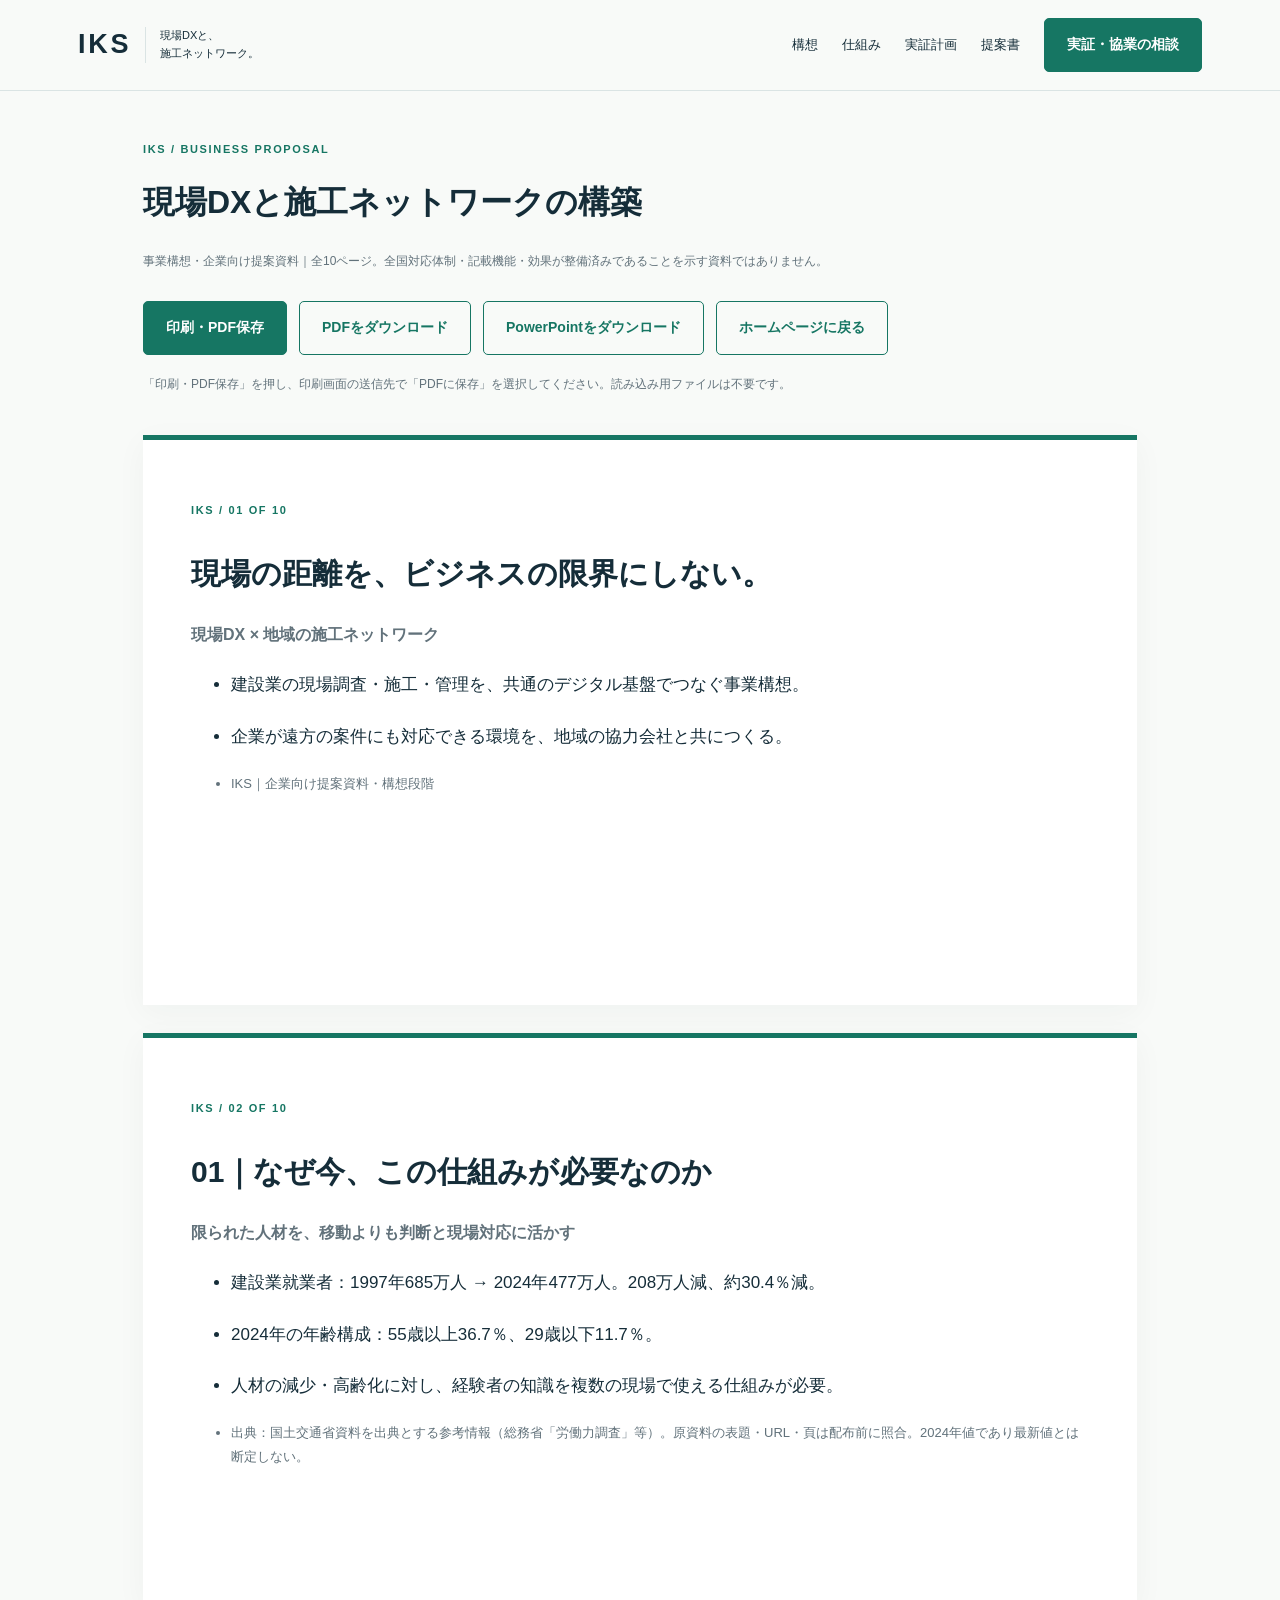
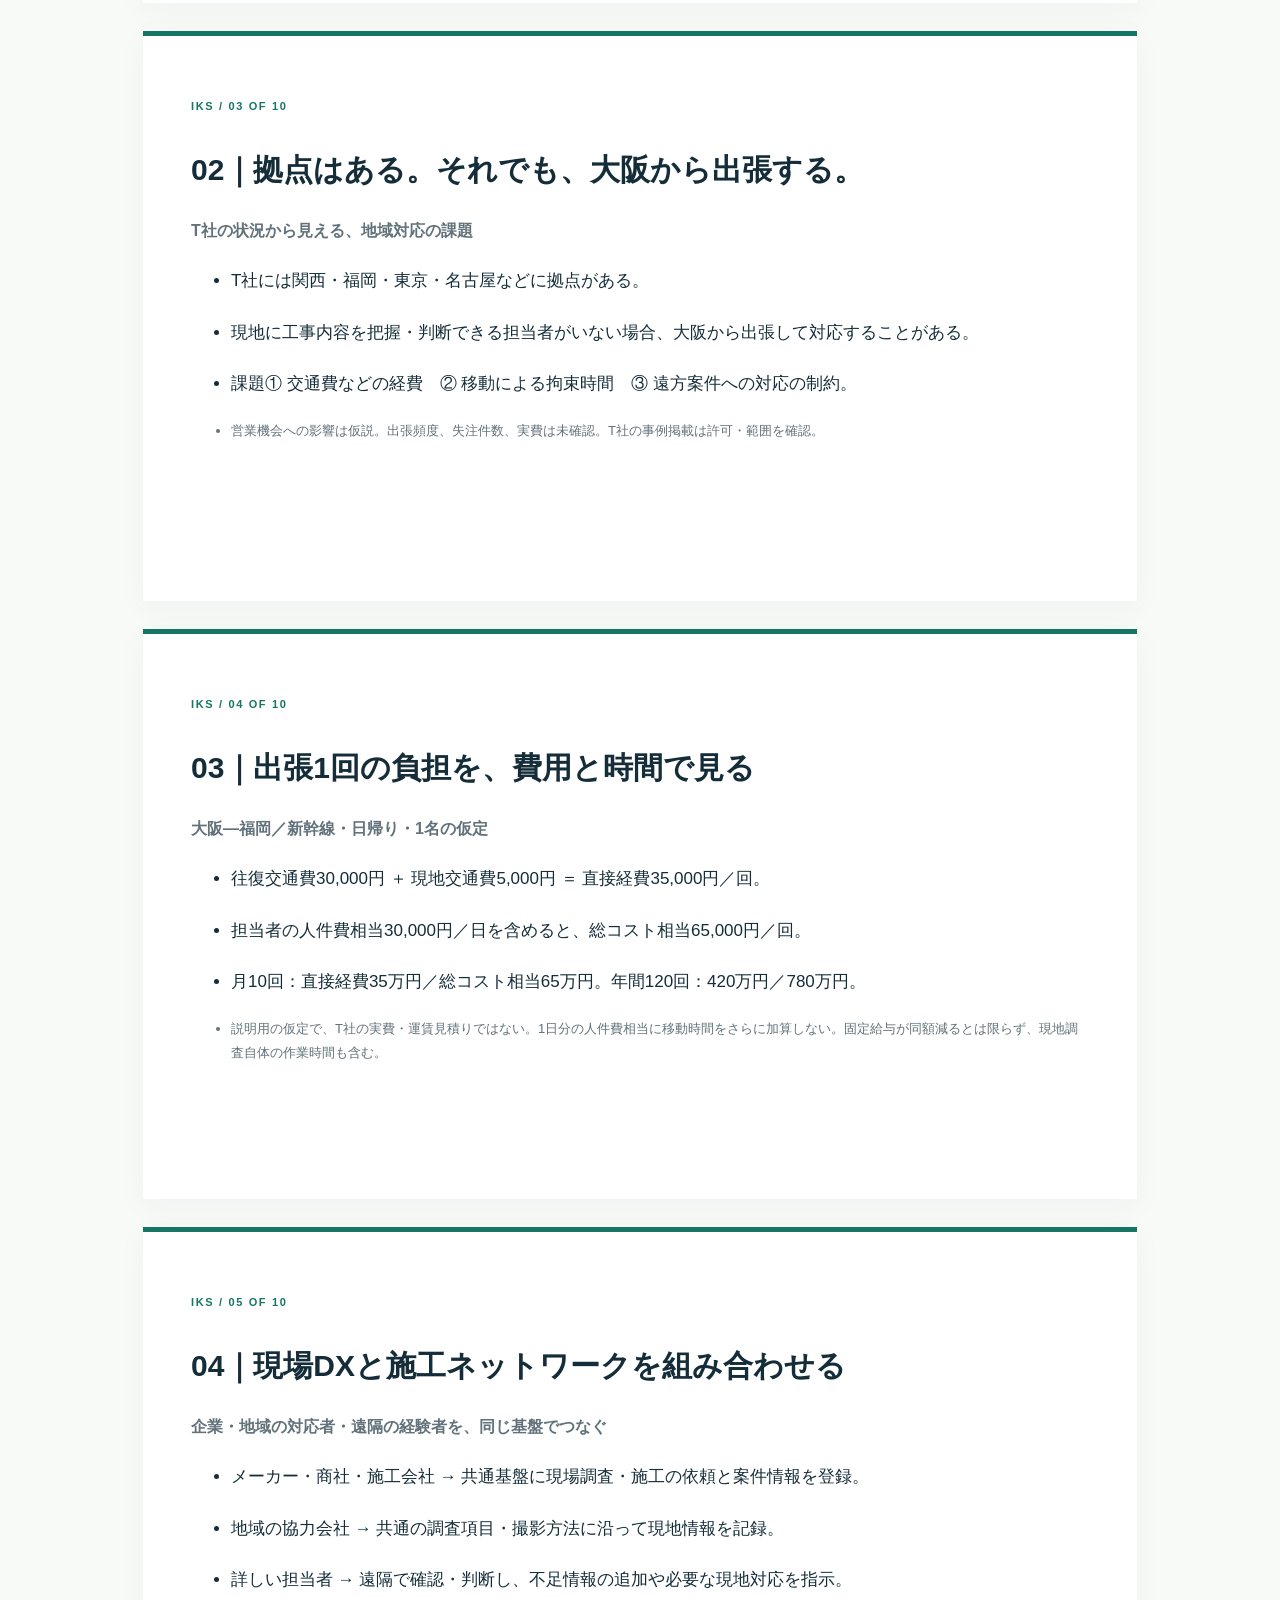
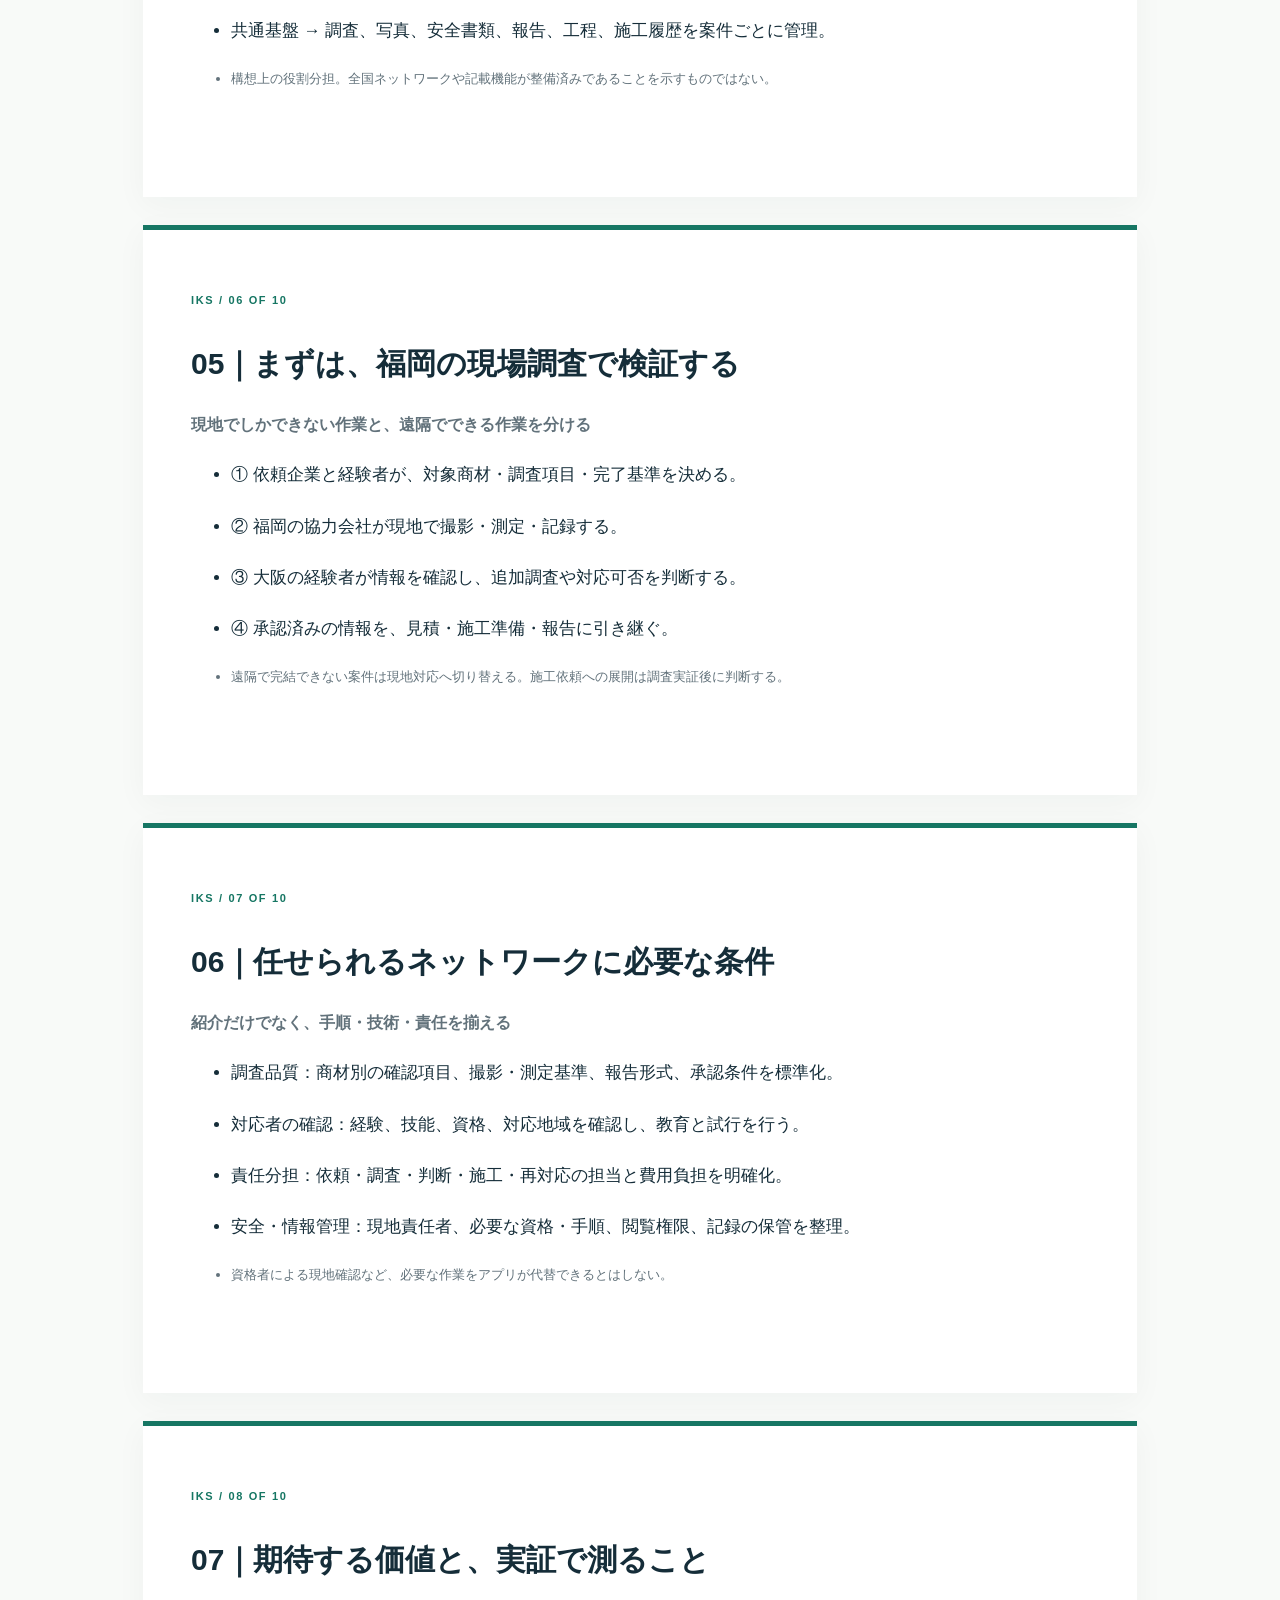
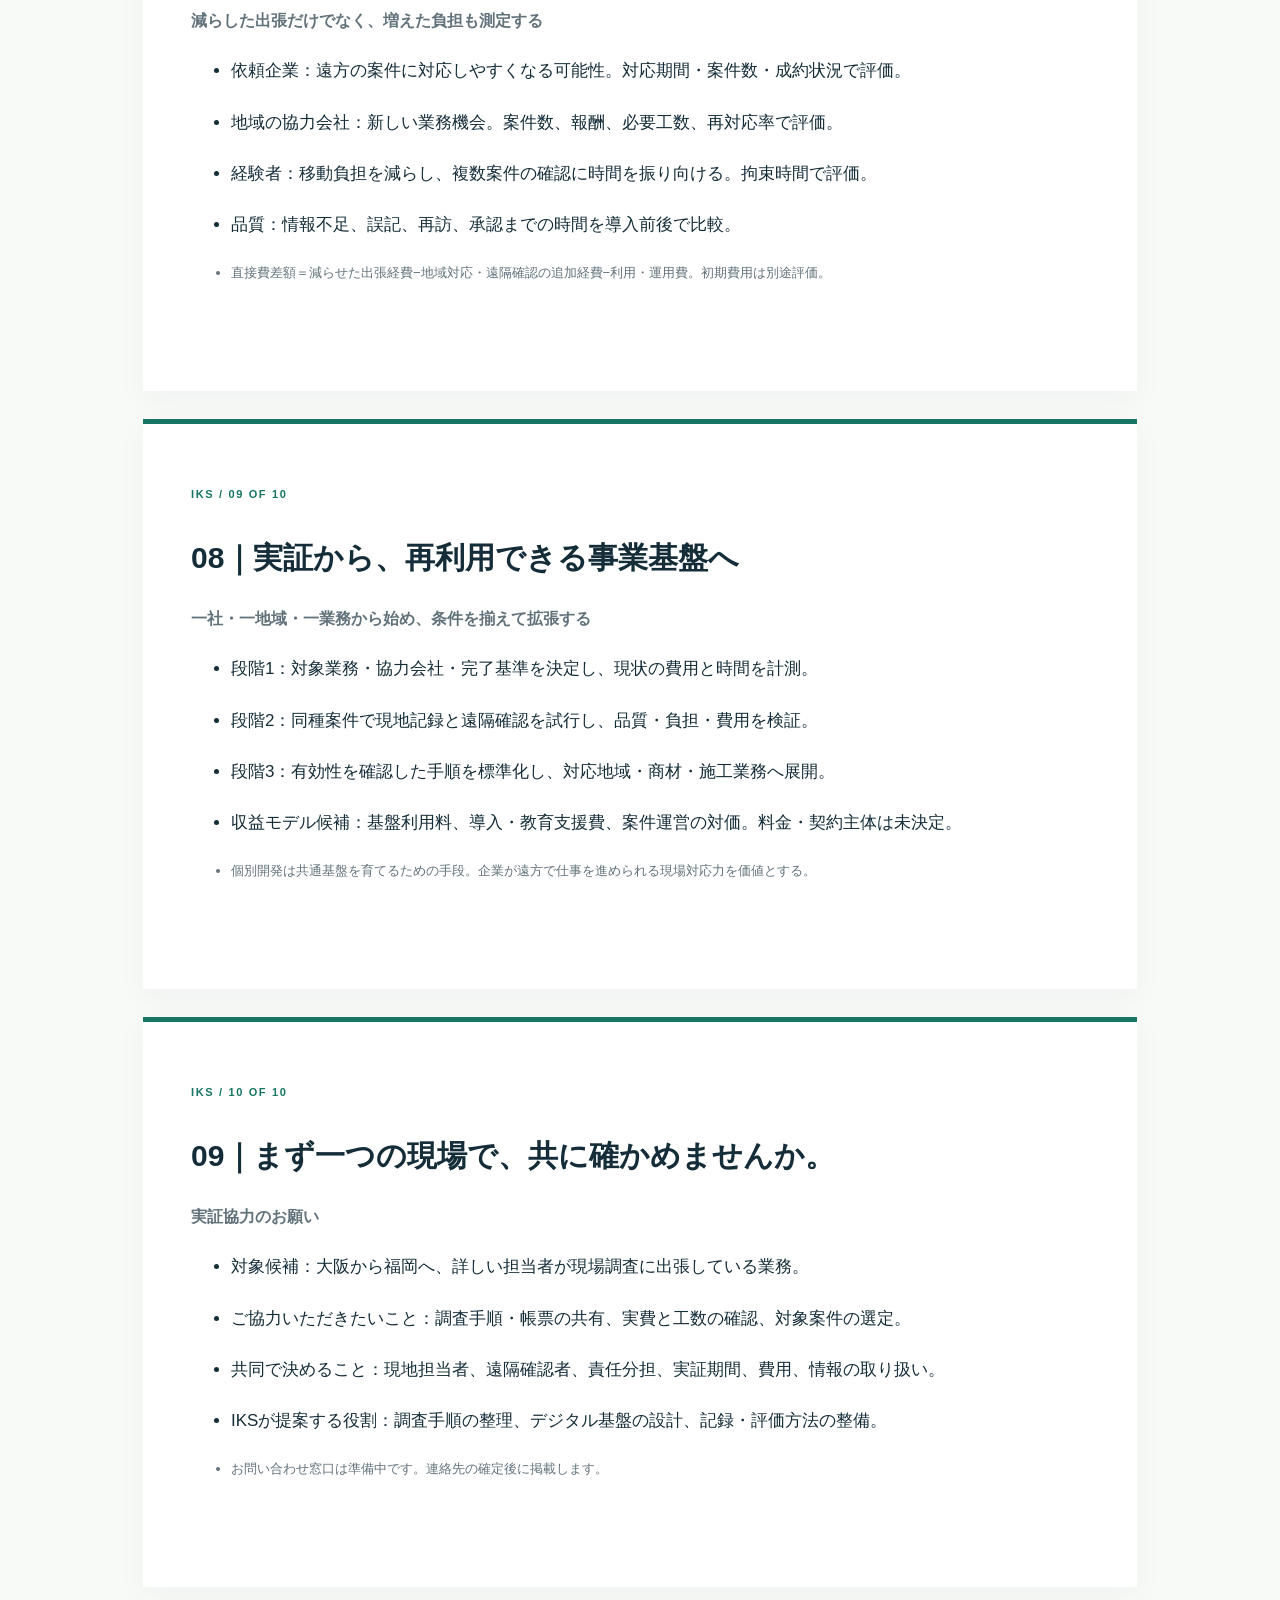
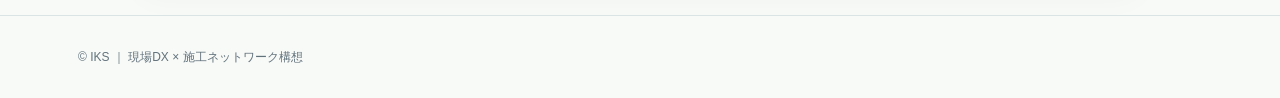
==== proposal.html @ ffa98c3d "Publish field DX network homepage and printable business proposal" ====
<!doctype html><html lang="ja"><head><meta charset="utf-8"><meta name="viewport" content="width=device-width, initial-scale=1"><meta name="description" content="現場の距離を、ビジネスの限界にしない。IKSの現場DXと施工ネットワーク事業構想。"><title>IKS | 現場DX・施工ネットワーク提案書</title><link rel="stylesheet" href="/site.css"></head><body><header class="header"><div class="wrap"><a class="brand" href="/"><b>IKS</b><small>現場DXと、<br>施工ネットワーク。</small></a><button class="menu" aria-controls="nav" aria-expanded="false">メニュー</button><nav class="nav" id="nav" aria-label="メインメニュー"><a href="/#vision">構想</a><a href="/#network">仕組み</a><a href="/#pilot">実証計画</a><a href="/proposal.html">提案書</a><a class="btn" href="/#contact">実証・協業の相談</a></nav></div></header><main class="proposal-page"><div class="proposal-intro"><div class="eyebrow">IKS / BUSINESS PROPOSAL</div><h1>現場DXと施工ネットワークの構築</h1><p class="note">事業構想・企業向け提案資料｜全10ページ。全国対応体制・記載機能・効果が整備済みであることを示す資料ではありません。</p><div class="actions no-print"><button class="btn" data-print>印刷・PDF保存</button><a class="btn secondary" href="/proposal.pdf" download="IKS_proposal.pdf">PDFをダウンロード</a><a class="btn secondary" href="/proposal.pptx" download="IKS_proposal.pptx">PowerPointをダウンロード</a><a class="btn secondary" href="/">ホームページに戻る</a></div><p class="note no-print">「印刷・PDF保存」を押し、印刷画面の送信先で「PDFに保存」を選択してください。読み込み用ファイルは不要です。</p></div><section class="proposal-slide"><div class="eyebrow">IKS / 01 OF 10</div><h2>現場の距離を、ビジネスの限界にしない。</h2><p><strong>現場DX × 地域の施工ネットワーク</strong></p><ul><li>建設業の現場調査・施工・管理を、共通のデジタル基盤でつなぐ事業構想。</li><li>企業が遠方の案件にも対応できる環境を、地域の協力会社と共につくる。</li><li>IKS｜企業向け提案資料・構想段階</li></ul></section><section class="proposal-slide"><div class="eyebrow">IKS / 02 OF 10</div><h2>01｜なぜ今、この仕組みが必要なのか</h2><p><strong>限られた人材を、移動よりも判断と現場対応に活かす</strong></p><ul><li>建設業就業者：1997年685万人 → 2024年477万人。208万人減、約30.4％減。</li><li>2024年の年齢構成：55歳以上36.7％、29歳以下11.7％。</li><li>人材の減少・高齢化に対し、経験者の知識を複数の現場で使える仕組みが必要。</li><li>出典：国土交通省資料を出典とする参考情報（総務省「労働力調査」等）。原資料の表題・URL・頁は配布前に照合。2024年値であり最新値とは断定しない。</li></ul></section><section class="proposal-slide"><div class="eyebrow">IKS / 03 OF 10</div><h2>02｜拠点はある。それでも、大阪から出張する。</h2><p><strong>T社の状況から見える、地域対応の課題</strong></p><ul><li>T社には関西・福岡・東京・名古屋などに拠点がある。</li><li>現地に工事内容を把握・判断できる担当者がいない場合、大阪から出張して対応することがある。</li><li>課題① 交通費などの経費　② 移動による拘束時間　③ 遠方案件への対応の制約。</li><li>営業機会への影響は仮説。出張頻度、失注件数、実費は未確認。T社の事例掲載は許可・範囲を確認。</li></ul></section><section class="proposal-slide"><div class="eyebrow">IKS / 04 OF 10</div><h2>03｜出張1回の負担を、費用と時間で見る</h2><p><strong>大阪―福岡／新幹線・日帰り・1名の仮定</strong></p><ul><li>往復交通費30,000円 ＋ 現地交通費5,000円 ＝ 直接経費35,000円／回。</li><li>担当者の人件費相当30,000円／日を含めると、総コスト相当65,000円／回。</li><li>月10回：直接経費35万円／総コスト相当65万円。年間120回：420万円／780万円。</li><li>説明用の仮定で、T社の実費・運賃見積りではない。1日分の人件費相当に移動時間をさらに加算しない。固定給与が同額減るとは限らず、現地調査自体の作業時間も含む。</li></ul></section><section class="proposal-slide"><div class="eyebrow">IKS / 05 OF 10</div><h2>04｜現場DXと施工ネットワークを組み合わせる</h2><p><strong>企業・地域の対応者・遠隔の経験者を、同じ基盤でつなぐ</strong></p><ul><li>メーカー・商社・施工会社 → 共通基盤に現場調査・施工の依頼と案件情報を登録。</li><li>地域の協力会社 → 共通の調査項目・撮影方法に沿って現地情報を記録。</li><li>詳しい担当者 → 遠隔で確認・判断し、不足情報の追加や必要な現地対応を指示。</li><li>共通基盤 → 調査、写真、安全書類、報告、工程、施工履歴を案件ごとに管理。</li><li>構想上の役割分担。全国ネットワークや記載機能が整備済みであることを示すものではない。</li></ul></section><section class="proposal-slide"><div class="eyebrow">IKS / 06 OF 10</div><h2>05｜まずは、福岡の現場調査で検証する</h2><p><strong>現地でしかできない作業と、遠隔でできる作業を分ける</strong></p><ul><li>① 依頼企業と経験者が、対象商材・調査項目・完了基準を決める。</li><li>② 福岡の協力会社が現地で撮影・測定・記録する。</li><li>③ 大阪の経験者が情報を確認し、追加調査や対応可否を判断する。</li><li>④ 承認済みの情報を、見積・施工準備・報告に引き継ぐ。</li><li>遠隔で完結できない案件は現地対応へ切り替える。施工依頼への展開は調査実証後に判断する。</li></ul></section><section class="proposal-slide"><div class="eyebrow">IKS / 07 OF 10</div><h2>06｜任せられるネットワークに必要な条件</h2><p><strong>紹介だけでなく、手順・技術・責任を揃える</strong></p><ul><li>調査品質：商材別の確認項目、撮影・測定基準、報告形式、承認条件を標準化。</li><li>対応者の確認：経験、技能、資格、対応地域を確認し、教育と試行を行う。</li><li>責任分担：依頼・調査・判断・施工・再対応の担当と費用負担を明確化。</li><li>安全・情報管理：現地責任者、必要な資格・手順、閲覧権限、記録の保管を整理。</li><li>資格者による現地確認など、必要な作業をアプリが代替できるとはしない。</li></ul></section><section class="proposal-slide"><div class="eyebrow">IKS / 08 OF 10</div><h2>07｜期待する価値と、実証で測ること</h2><p><strong>減らした出張だけでなく、増えた負担も測定する</strong></p><ul><li>依頼企業：遠方の案件に対応しやすくなる可能性。対応期間・案件数・成約状況で評価。</li><li>地域の協力会社：新しい業務機会。案件数、報酬、必要工数、再対応率で評価。</li><li>経験者：移動負担を減らし、複数案件の確認に時間を振り向ける。拘束時間で評価。</li><li>品質：情報不足、誤記、再訪、承認までの時間を導入前後で比較。</li><li>直接費差額＝減らせた出張経費−地域対応・遠隔確認の追加経費−利用・運用費。初期費用は別途評価。</li></ul></section><section class="proposal-slide"><div class="eyebrow">IKS / 09 OF 10</div><h2>08｜実証から、再利用できる事業基盤へ</h2><p><strong>一社・一地域・一業務から始め、条件を揃えて拡張する</strong></p><ul><li>段階1：対象業務・協力会社・完了基準を決定し、現状の費用と時間を計測。</li><li>段階2：同種案件で現地記録と遠隔確認を試行し、品質・負担・費用を検証。</li><li>段階3：有効性を確認した手順を標準化し、対応地域・商材・施工業務へ展開。</li><li>収益モデル候補：基盤利用料、導入・教育支援費、案件運営の対価。料金・契約主体は未決定。</li><li>個別開発は共通基盤を育てるための手段。企業が遠方で仕事を進められる現場対応力を価値とする。</li></ul></section><section class="proposal-slide"><div class="eyebrow">IKS / 10 OF 10</div><h2>09｜まず一つの現場で、共に確かめませんか。</h2><p><strong>実証協力のお願い</strong></p><ul><li>対象候補：大阪から福岡へ、詳しい担当者が現場調査に出張している業務。</li><li>ご協力いただきたいこと：調査手順・帳票の共有、実費と工数の確認、対象案件の選定。</li><li>共同で決めること：現地担当者、遠隔確認者、責任分担、実証期間、費用、情報の取り扱い。</li><li>IKSが提案する役割：調査手順の整理、デジタル基盤の設計、記録・評価方法の整備。</li><li>お問い合わせ窓口は準備中です。連絡先の確定後に掲載します。</li></ul></section></main><footer class="footer"><div class="wrap">© IKS ｜ 現場DX × 施工ネットワーク構想</div></footer><script src="/site.js"></script></body></html>
---- site.css ----
:root{--ink:#152d39;--muted:#62727b;--accent:#167663;--line:#dae4e4;--bg:#f8faf8}*{box-sizing:border-box}body{margin:0;font-family:"Noto Sans JP","Yu Gothic",sans-serif;background:var(--bg);color:var(--ink);line-height:1.85}h1,h2,h3,p{margin:0}a{color:inherit}button,input{font:inherit}a,button{touch-action:manipulation}:focus-visible{outline:3px solid #dfa63c;outline-offset:4px}.wrap{max-width:1180px;margin:auto;padding:0 28px}.header{position:sticky;top:0;z-index:10;background:rgba(248,250,248,.95);border-bottom:1px solid var(--line);backdrop-filter:blur(12px)}.header .wrap{display:flex;align-items:center;justify-content:space-between;gap:20px;padding-top:18px;padding-bottom:18px}.brand{text-decoration:none;display:flex;align-items:center;gap:14px}.brand b{font-size:27px;letter-spacing:.1em}.brand small{font-size:11px;line-height:1.6;border-left:1px solid var(--line);padding-left:14px}.nav{display:flex;gap:24px;align-items:center;font-size:13px}.nav a{text-decoration:none}.btn{display:inline-flex;align-items:center;justify-content:center;gap:12px;padding:13px 22px;border:1px solid var(--accent);border-radius:5px;background:var(--accent);color:white;font-weight:700;text-decoration:none;cursor:pointer;font-size:14px}.btn.secondary{background:transparent;color:var(--accent)}.eyebrow{font-size:11px;letter-spacing:.15em;font-weight:700;color:var(--accent);margin-bottom:14px}.hero{padding:74px 0 82px;background:radial-gradient(ellipse at 20% 45%,#e2ede5,transparent 70%)}.hero-grid{display:grid;grid-template-columns:1.1fr 1fr;gap:48px;align-items:center}.hero h1{font-size:clamp(30px,3.4vw,48px);line-height:1.5;letter-spacing:.02em}.hero h1 em{font-style:normal;color:var(--accent)}.lead{color:var(--muted);margin-top:22px;font-size:15px}.actions{display:flex;flex-wrap:wrap;gap:12px;margin-top:28px}.pill{display:inline-block;border:1px solid #bed7cc;border-radius:40px;padding:4px 12px;font-size:11px;color:var(--accent);margin-bottom:18px}.network{position:relative}.network svg{width:100%;display:block}.network svg text{font-family:inherit}.wire{stroke-dasharray:7 10;animation:flow 2s linear infinite}.pulse{animation:pulse 4s ease-in-out infinite;transform-box:fill-box;transform-origin:center}.delay{animation-delay:1s}.motion{position:absolute;right:12px;bottom:0;background:white;border:1px solid var(--line);border-radius:30px;padding:7px 12px;font-size:12px;cursor:pointer}.paused *{animation-play-state:paused!important}@keyframes flow{to{stroke-dashoffset:-34}}@keyframes pulse{0%,100%{opacity:.5;transform:scale(.94)}50%{opacity:1;transform:scale(1)}}section{padding:80px 0;scroll-margin-top:95px}.section-head{max-width:740px;margin-bottom:32px}.section-head h2{font-size:clamp(24px,2.5vw,34px);line-height:1.55}.section-head p{color:var(--muted);margin-top:14px}.white{background:white}.dark{background:#183d3a;color:white}.dark .eyebrow{color:#9fd3bc}.dark .section-head p{color:#c0d0cb}.stats{display:grid;grid-template-columns:repeat(3,1fr);gap:20px}.stat{padding:26px;border:1px solid var(--line);background:white;border-radius:8px}.stat strong{display:block;font-size:40px;color:var(--accent);line-height:1.5}.stat span{font-size:13px;color:var(--muted)}.stat .stat-label{font-size:14px;color:var(--ink)}.note{font-size:12px;color:var(--muted);margin-top:18px}.split{display:grid;grid-template-columns:1fr 1fr;gap:40px;align-items:start}.cards{display:grid;grid-template-columns:repeat(3,1fr);gap:18px}.card{padding:26px;border:1px solid var(--line);border-radius:8px;background:white}.card h3{font-size:18px;line-height:1.6;margin-bottom:12px}.card p{font-size:14px;color:var(--muted)}.card .number{display:block;color:var(--accent);font-size:12px;font-weight:700;margin-bottom:12px}.route{display:flex;align-items:center;gap:14px;padding:24px;border:1px solid var(--line);border-radius:8px;margin:18px 0;background:#eef4ef}.route b{font-size:23px}.route .line{flex:1;height:2px;background:var(--accent);position:relative}.route .line:after{content:'';position:absolute;width:10px;height:10px;top:-4px;background:var(--accent);border-radius:50%;animation:travel 5s ease-in-out infinite}@keyframes travel{0%,100%{left:0}50%{left:calc(100% - 10px)}}table{width:100%;border-collapse:collapse;font-size:14px}th,td{text-align:left;border-bottom:1px solid var(--line);padding:14px 8px}td:last-child{text-align:right;white-space:nowrap}tr.total{color:var(--accent);font-weight:700;background:#eff5f0}.steps{display:grid;grid-template-columns:repeat(4,1fr);gap:18px;margin-top:30px}.step{border-top:2px solid #72ac97;padding:20px 0}.step b{display:block;color:#a6d7c2;font-size:13px;margin-bottom:12px}.step h3{font-size:17px;margin-bottom:12px}.step p{font-size:13px;color:#c9d9d3}.diagram{padding:24px;border:1px solid var(--line);border-radius:8px;background:#f5f8f5}.diagram .row{display:flex;align-items:center;gap:10px;justify-content:center;margin-top:14px}.diagram .node{background:white;border:1px solid #c4d7cf;border-radius:5px;padding:12px 8px;text-align:center;font-size:13px;flex:1}.diagram .hub{background:var(--accent);color:white;text-align:center;padding:18px;border-radius:5px;font-weight:700}.diagram .arrow{text-align:center;color:var(--accent);font-size:22px}.checks{padding-left:20px;font-size:14px;color:var(--muted)}.checks li{margin:10px 0}.proposal-callout{padding:30px;background:#eaf2eb;border-radius:8px;margin-top:28px}.footer{padding:30px 0;border-top:1px solid var(--line);color:var(--muted);font-size:12px}.reveal{opacity:1}.js .reveal{transition:opacity .6s,transform .6s}.js .reveal.wait{opacity:.25;transform:translateY(12px)}.menu{display:none;background:transparent;border:1px solid var(--line);border-radius:5px;padding:7px 10px}.proposal-page{max-width:1050px;margin:auto;padding:0 28px}.proposal-slide{padding:60px 48px;background:white;box-shadow:0 8px 30px #183d3a0a;margin:28px 0;min-height:570px;border-top:5px solid var(--accent);scroll-margin-top:95px}.proposal-slide h2{font-size:30px;margin-bottom:18px}.proposal-slide li{margin:20px 0;font-size:17px}.proposal-slide p{color:var(--muted)}.proposal-slide .eyebrow{margin-bottom:26px}.proposal-intro{padding:48px 0 12px}.proposal-intro h1{font-size:32px}.proposal-slide li:last-child{font-size:13px;color:var(--muted)}
@media(max-width:900px){.hero-grid,.split{grid-template-columns:1fr}.hero-grid{gap:32px}.hero-copy{grid-row:1}.network{grid-row:2;max-width:600px}.cards{grid-template-columns:1fr}.steps{grid-template-columns:1fr 1fr}.nav{display:none;position:absolute;top:100%;left:0;right:0;padding:20px 28px;background:var(--bg);border-bottom:1px solid var(--line);flex-direction:column;align-items:stretch}.nav.open{display:flex}.menu{display:block}.stats{gap:10px}.stat{padding:18px}.stat strong{font-size:30px}}
@media(max-width:560px){.wrap{padding:0 20px}.hero{padding:42px 0}.hero h1{font-size:30px}section{padding:54px 0}.brand small{font-size:10px}.brand b{font-size:24px}.stats{grid-template-columns:1fr}.stat strong{font-size:38px}.steps{grid-template-columns:1fr}.diagram{padding:16px}.diagram .row{flex-wrap:wrap}.diagram .node{min-width:40%}.proposal-page{padding:0 16px}.proposal-slide{padding:28px 20px;min-height:0}.proposal-slide h2{font-size:23px}.proposal-slide li{font-size:15px}.proposal-intro h1{font-size:26px}}
@media(prefers-reduced-motion:reduce){*,*:before,*:after{animation:none!important;transition:none!important}.js .reveal.wait{opacity:1;transform:none}}
@media print{body{background:white}.header,.footer,.actions,.motion,.menu,.no-print{display:none!important}.proposal-page{max-width:none;padding:0}.proposal-intro{display:none}.proposal-slide{box-shadow:none;border-top:4px solid #167663;margin:0;padding:18mm 12mm;break-before:page;min-height:0}.proposal-slide:first-of-type{break-before:auto}.proposal-slide h2{font-size:25pt}.proposal-slide li{font-size:15pt}.proposal-slide li:last-child{font-size:10pt}.js .reveal.wait{opacity:1;transform:none}@page{size:A4 landscape;margin:10mm}}
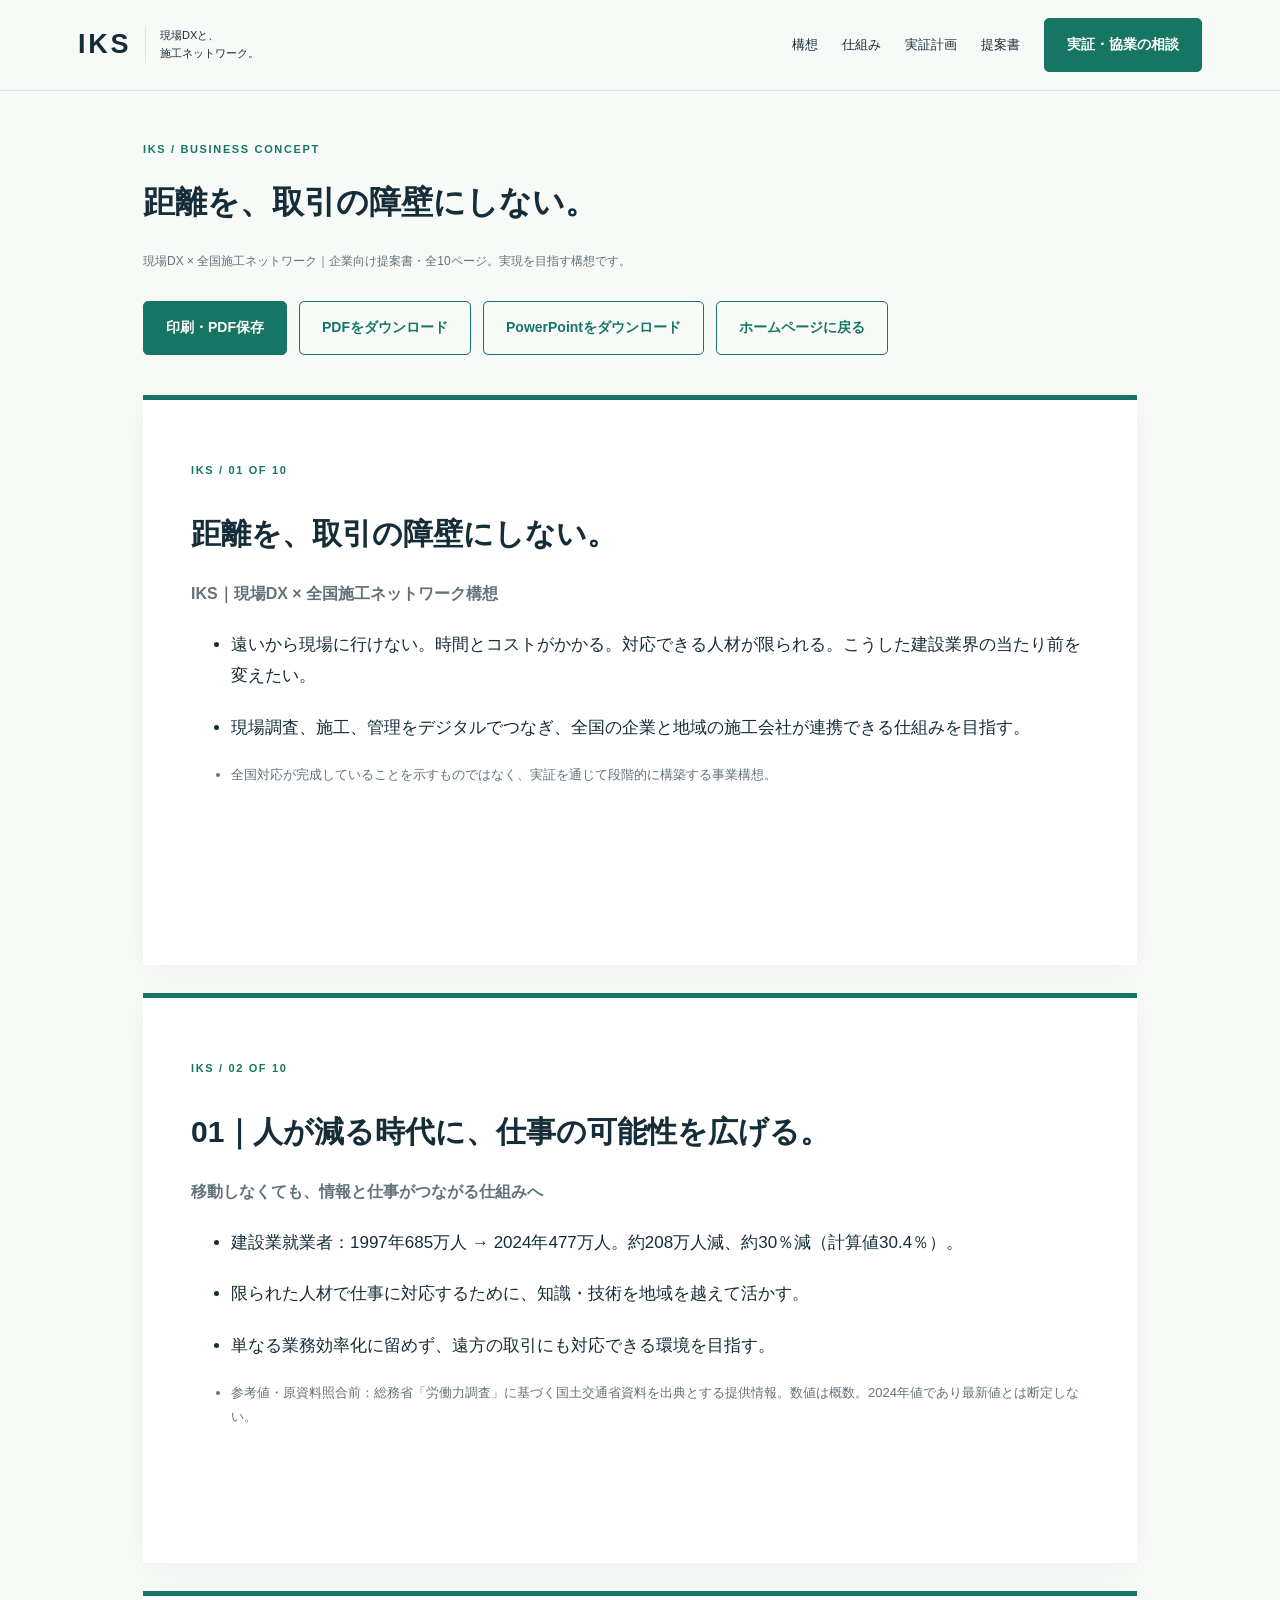
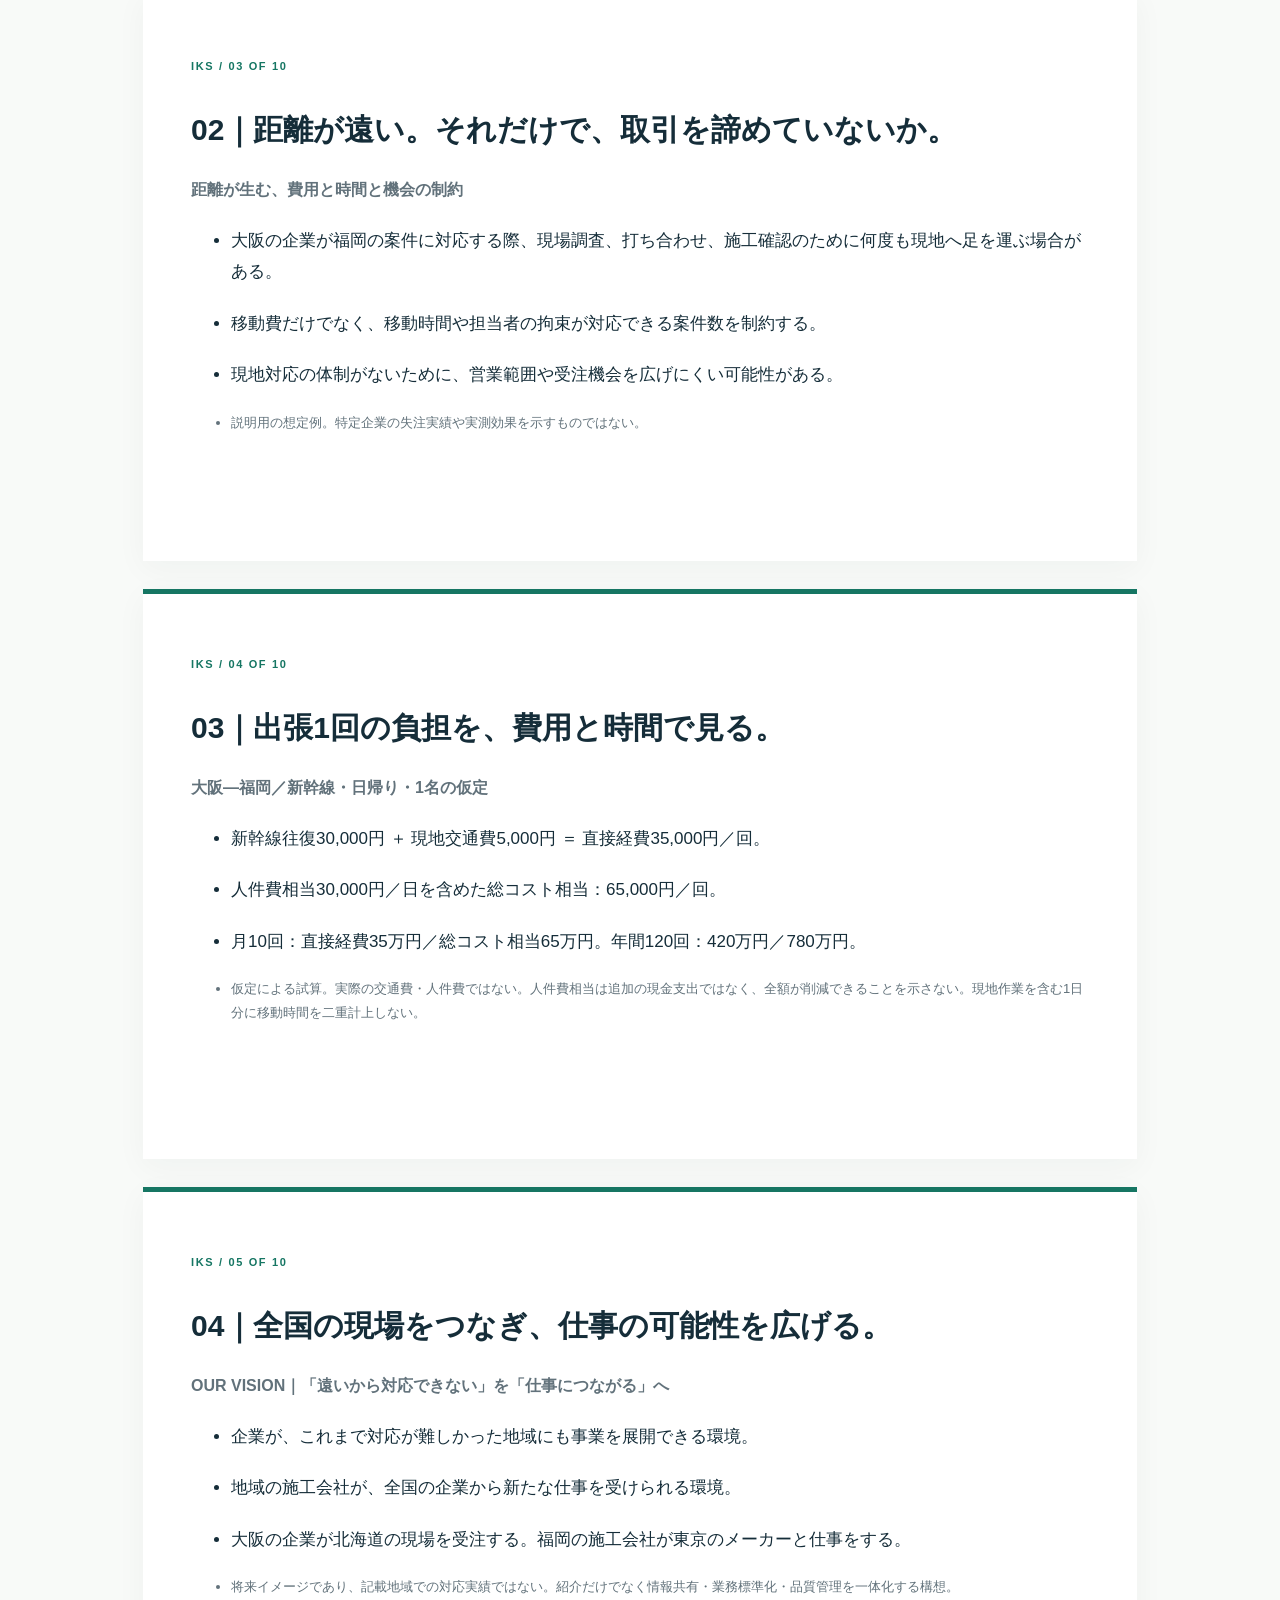
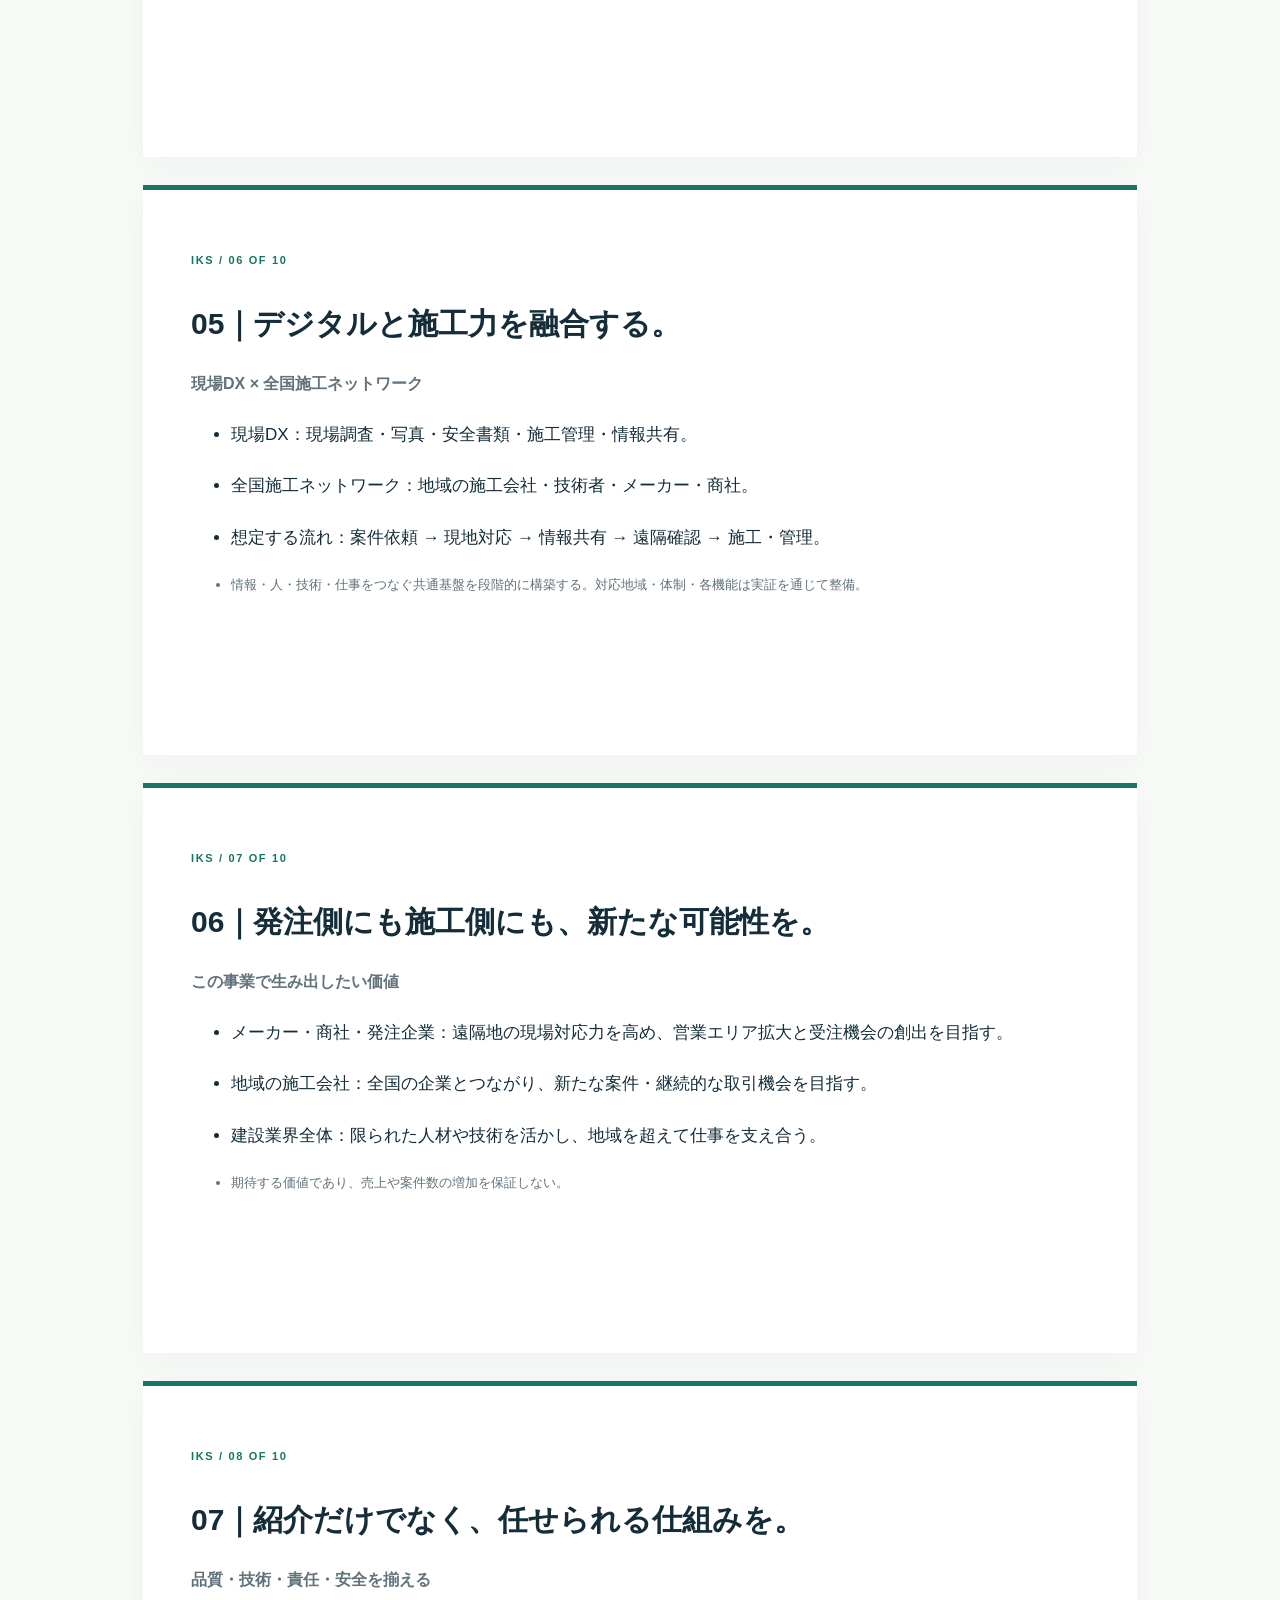
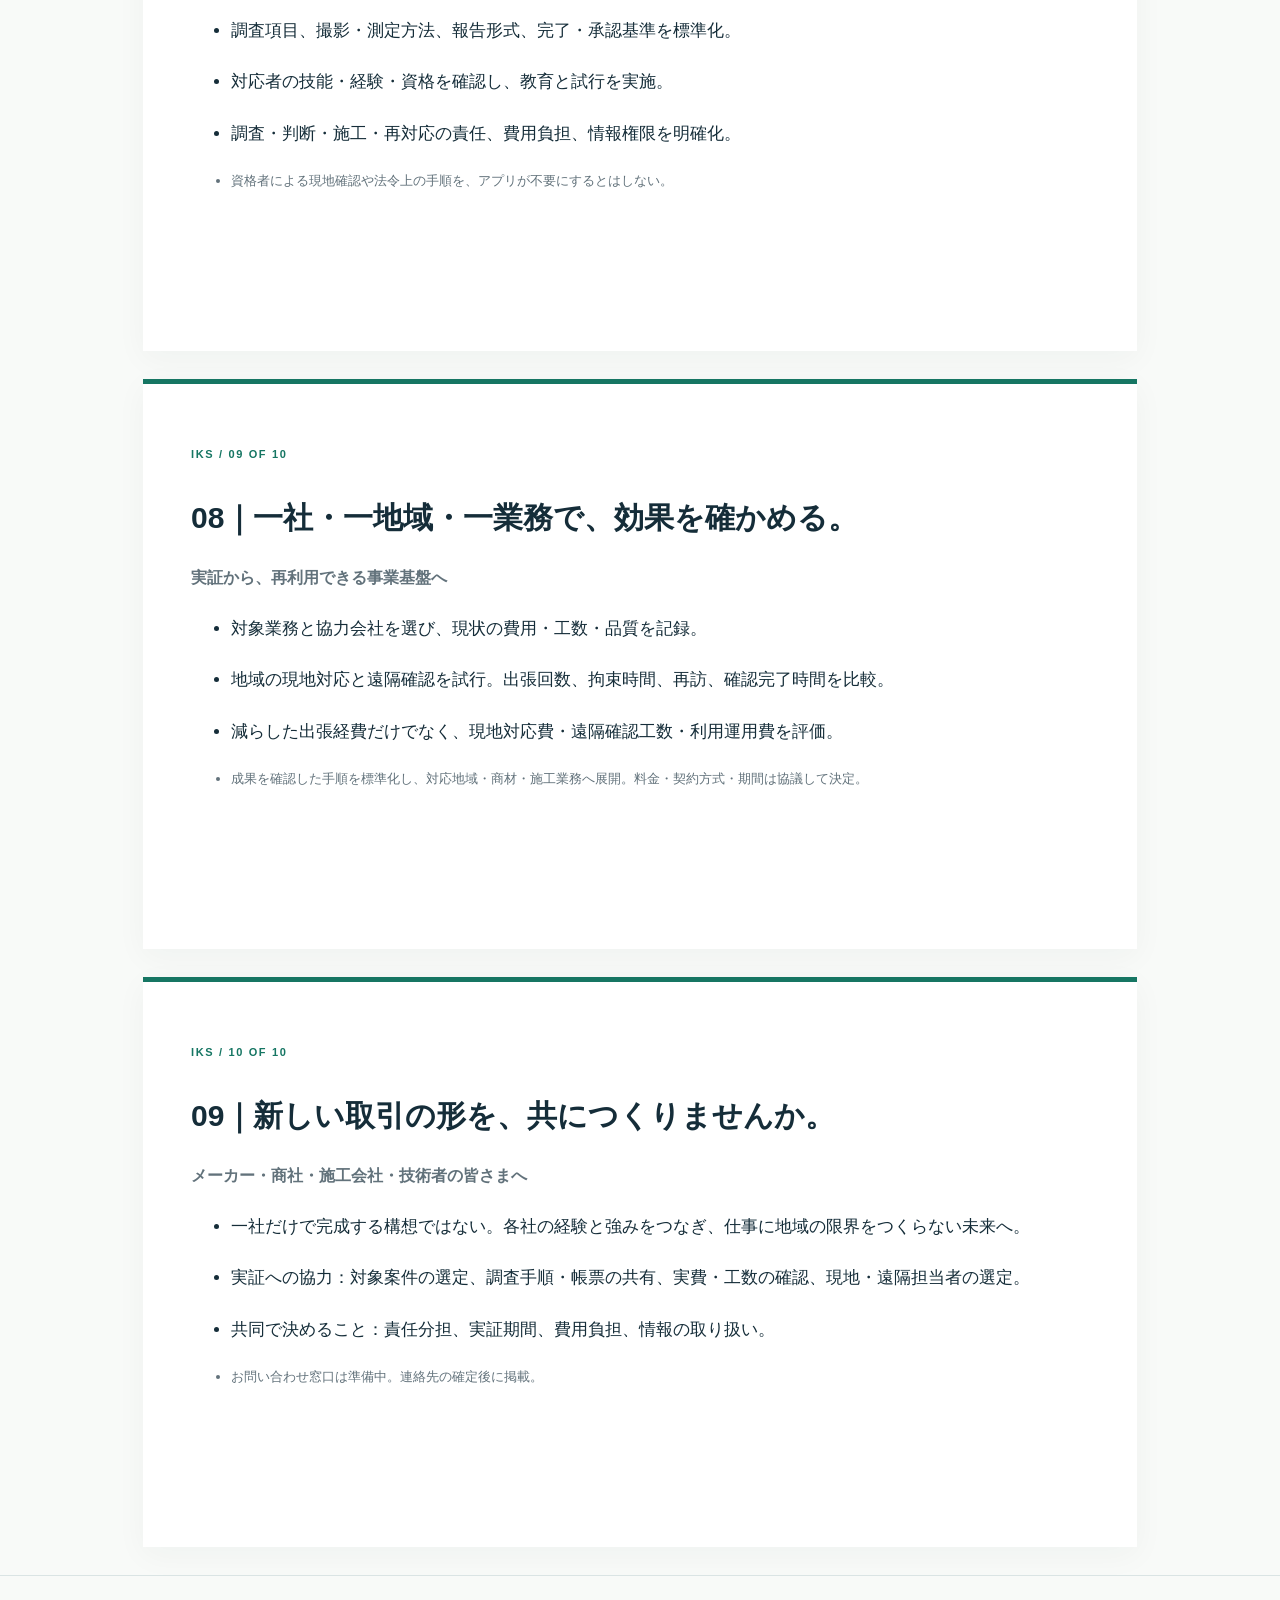
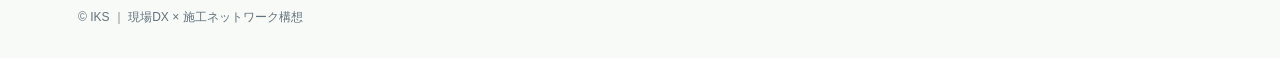
==== commit ba7671a5: "Center IKS website and proposal on overcoming distance barriers to trade" ====
--- a/proposal.html
+++ b/proposal.html
@@ -1 +1 @@
-<!doctype html><html lang="ja"><head><meta charset="utf-8"><meta name="viewport" content="width=device-width, initial-scale=1"><meta name="description" content="現場の距離を、ビジネスの限界にしない。IKSの現場DXと施工ネットワーク事業構想。"><title>IKS | 現場DX・施工ネットワーク提案書</title><link rel="stylesheet" href="/site.css"></head><body><header class="header"><div class="wrap"><a class="brand" href="/"><b>IKS</b><small>現場DXと、<br>施工ネットワーク。</small></a><button class="menu" aria-controls="nav" aria-expanded="false">メニュー</button><nav class="nav" id="nav" aria-label="メインメニュー"><a href="/#vision">構想</a><a href="/#network">仕組み</a><a href="/#pilot">実証計画</a><a href="/proposal.html">提案書</a><a class="btn" href="/#contact">実証・協業の相談</a></nav></div></header><main class="proposal-page"><div class="proposal-intro"><div class="eyebrow">IKS / BUSINESS PROPOSAL</div><h1>現場DXと施工ネットワークの構築</h1><p class="note">事業構想・企業向け提案資料｜全10ページ。全国対応体制・記載機能・効果が整備済みであることを示す資料ではありません。</p><div class="actions no-print"><button class="btn" data-print>印刷・PDF保存</button><a class="btn secondary" href="/proposal.pdf" download="IKS_proposal.pdf">PDFをダウンロード</a><a class="btn secondary" href="/proposal.pptx" download="IKS_proposal.pptx">PowerPointをダウンロード</a><a class="btn secondary" href="/">ホームページに戻る</a></div><p class="note no-print">「印刷・PDF保存」を押し、印刷画面の送信先で「PDFに保存」を選択してください。読み込み用ファイルは不要です。</p></div><section class="proposal-slide"><div class="eyebrow">IKS / 01 OF 10</div><h2>現場の距離を、ビジネスの限界にしない。</h2><p><strong>現場DX × 地域の施工ネットワーク</strong></p><ul><li>建設業の現場調査・施工・管理を、共通のデジタル基盤でつなぐ事業構想。</li><li>企業が遠方の案件にも対応できる環境を、地域の協力会社と共につくる。</li><li>IKS｜企業向け提案資料・構想段階</li></ul></section><section class="proposal-slide"><div class="eyebrow">IKS / 02 OF 10</div><h2>01｜なぜ今、この仕組みが必要なのか</h2><p><strong>限られた人材を、移動よりも判断と現場対応に活かす</strong></p><ul><li>建設業就業者：1997年685万人 → 2024年477万人。208万人減、約30.4％減。</li><li>2024年の年齢構成：55歳以上36.7％、29歳以下11.7％。</li><li>人材の減少・高齢化に対し、経験者の知識を複数の現場で使える仕組みが必要。</li><li>出典：国土交通省資料を出典とする参考情報（総務省「労働力調査」等）。原資料の表題・URL・頁は配布前に照合。2024年値であり最新値とは断定しない。</li></ul></section><section class="proposal-slide"><div class="eyebrow">IKS / 03 OF 10</div><h2>02｜拠点はある。それでも、大阪から出張する。</h2><p><strong>T社の状況から見える、地域対応の課題</strong></p><ul><li>T社には関西・福岡・東京・名古屋などに拠点がある。</li><li>現地に工事内容を把握・判断できる担当者がいない場合、大阪から出張して対応することがある。</li><li>課題① 交通費などの経費　② 移動による拘束時間　③ 遠方案件への対応の制約。</li><li>営業機会への影響は仮説。出張頻度、失注件数、実費は未確認。T社の事例掲載は許可・範囲を確認。</li></ul></section><section class="proposal-slide"><div class="eyebrow">IKS / 04 OF 10</div><h2>03｜出張1回の負担を、費用と時間で見る</h2><p><strong>大阪―福岡／新幹線・日帰り・1名の仮定</strong></p><ul><li>往復交通費30,000円 ＋ 現地交通費5,000円 ＝ 直接経費35,000円／回。</li><li>担当者の人件費相当30,000円／日を含めると、総コスト相当65,000円／回。</li><li>月10回：直接経費35万円／総コスト相当65万円。年間120回：420万円／780万円。</li><li>説明用の仮定で、T社の実費・運賃見積りではない。1日分の人件費相当に移動時間をさらに加算しない。固定給与が同額減るとは限らず、現地調査自体の作業時間も含む。</li></ul></section><section class="proposal-slide"><div class="eyebrow">IKS / 05 OF 10</div><h2>04｜現場DXと施工ネットワークを組み合わせる</h2><p><strong>企業・地域の対応者・遠隔の経験者を、同じ基盤でつなぐ</strong></p><ul><li>メーカー・商社・施工会社 → 共通基盤に現場調査・施工の依頼と案件情報を登録。</li><li>地域の協力会社 → 共通の調査項目・撮影方法に沿って現地情報を記録。</li><li>詳しい担当者 → 遠隔で確認・判断し、不足情報の追加や必要な現地対応を指示。</li><li>共通基盤 → 調査、写真、安全書類、報告、工程、施工履歴を案件ごとに管理。</li><li>構想上の役割分担。全国ネットワークや記載機能が整備済みであることを示すものではない。</li></ul></section><section class="proposal-slide"><div class="eyebrow">IKS / 06 OF 10</div><h2>05｜まずは、福岡の現場調査で検証する</h2><p><strong>現地でしかできない作業と、遠隔でできる作業を分ける</strong></p><ul><li>① 依頼企業と経験者が、対象商材・調査項目・完了基準を決める。</li><li>② 福岡の協力会社が現地で撮影・測定・記録する。</li><li>③ 大阪の経験者が情報を確認し、追加調査や対応可否を判断する。</li><li>④ 承認済みの情報を、見積・施工準備・報告に引き継ぐ。</li><li>遠隔で完結できない案件は現地対応へ切り替える。施工依頼への展開は調査実証後に判断する。</li></ul></section><section class="proposal-slide"><div class="eyebrow">IKS / 07 OF 10</div><h2>06｜任せられるネットワークに必要な条件</h2><p><strong>紹介だけでなく、手順・技術・責任を揃える</strong></p><ul><li>調査品質：商材別の確認項目、撮影・測定基準、報告形式、承認条件を標準化。</li><li>対応者の確認：経験、技能、資格、対応地域を確認し、教育と試行を行う。</li><li>責任分担：依頼・調査・判断・施工・再対応の担当と費用負担を明確化。</li><li>安全・情報管理：現地責任者、必要な資格・手順、閲覧権限、記録の保管を整理。</li><li>資格者による現地確認など、必要な作業をアプリが代替できるとはしない。</li></ul></section><section class="proposal-slide"><div class="eyebrow">IKS / 08 OF 10</div><h2>07｜期待する価値と、実証で測ること</h2><p><strong>減らした出張だけでなく、増えた負担も測定する</strong></p><ul><li>依頼企業：遠方の案件に対応しやすくなる可能性。対応期間・案件数・成約状況で評価。</li><li>地域の協力会社：新しい業務機会。案件数、報酬、必要工数、再対応率で評価。</li><li>経験者：移動負担を減らし、複数案件の確認に時間を振り向ける。拘束時間で評価。</li><li>品質：情報不足、誤記、再訪、承認までの時間を導入前後で比較。</li><li>直接費差額＝減らせた出張経費−地域対応・遠隔確認の追加経費−利用・運用費。初期費用は別途評価。</li></ul></section><section class="proposal-slide"><div class="eyebrow">IKS / 09 OF 10</div><h2>08｜実証から、再利用できる事業基盤へ</h2><p><strong>一社・一地域・一業務から始め、条件を揃えて拡張する</strong></p><ul><li>段階1：対象業務・協力会社・完了基準を決定し、現状の費用と時間を計測。</li><li>段階2：同種案件で現地記録と遠隔確認を試行し、品質・負担・費用を検証。</li><li>段階3：有効性を確認した手順を標準化し、対応地域・商材・施工業務へ展開。</li><li>収益モデル候補：基盤利用料、導入・教育支援費、案件運営の対価。料金・契約主体は未決定。</li><li>個別開発は共通基盤を育てるための手段。企業が遠方で仕事を進められる現場対応力を価値とする。</li></ul></section><section class="proposal-slide"><div class="eyebrow">IKS / 10 OF 10</div><h2>09｜まず一つの現場で、共に確かめませんか。</h2><p><strong>実証協力のお願い</strong></p><ul><li>対象候補：大阪から福岡へ、詳しい担当者が現場調査に出張している業務。</li><li>ご協力いただきたいこと：調査手順・帳票の共有、実費と工数の確認、対象案件の選定。</li><li>共同で決めること：現地担当者、遠隔確認者、責任分担、実証期間、費用、情報の取り扱い。</li><li>IKSが提案する役割：調査手順の整理、デジタル基盤の設計、記録・評価方法の整備。</li><li>お問い合わせ窓口は準備中です。連絡先の確定後に掲載します。</li></ul></section></main><footer class="footer"><div class="wrap">© IKS ｜ 現場DX × 施工ネットワーク構想</div></footer><script src="/site.js"></script></body></html>+<!doctype html><html lang="ja"><head><meta charset="utf-8"><meta name="viewport" content="width=device-width,initial-scale=1"><title>IKS | 距離を、取引の障壁にしない。提案書</title><link rel="stylesheet" href="/site.css"></head><body><header class="header"><div class="wrap"><a class="brand" href="/"><b>IKS</b><small>現場DXと、<br>施工ネットワーク。</small></a><button class="menu" aria-controls="nav" aria-expanded="false">メニュー</button><nav class="nav" id="nav" aria-label="メインメニュー"><a href="/#vision">構想</a><a href="/#network">仕組み</a><a href="/#pilot">実証計画</a><a href="/proposal.html">提案書</a><a class="btn" href="/#contact">実証・協業の相談</a></nav></div></header><main class="proposal-page"><div class="proposal-intro"><div class="eyebrow">IKS / BUSINESS CONCEPT</div><h1>距離を、取引の障壁にしない。</h1><p class="note">現場DX × 全国施工ネットワーク｜企業向け提案書・全10ページ。実現を目指す構想です。</p><div class="actions no-print"><button class="btn" data-print>印刷・PDF保存</button><a class="btn secondary" href="/proposal.pdf" download="IKS_proposal.pdf">PDFをダウンロード</a><a class="btn secondary" href="/proposal.pptx" download="IKS_proposal.pptx">PowerPointをダウンロード</a><a class="btn secondary" href="/">ホームページに戻る</a></div></div><section class="proposal-slide"><div class="eyebrow">IKS / 01 OF 10</div><h2>距離を、取引の障壁にしない。</h2><p><strong>IKS｜現場DX × 全国施工ネットワーク構想</strong></p><ul><li>遠いから現場に行けない。時間とコストがかかる。対応できる人材が限られる。こうした建設業界の当たり前を変えたい。</li><li>現場調査、施工、管理をデジタルでつなぎ、全国の企業と地域の施工会社が連携できる仕組みを目指す。</li><li>全国対応が完成していることを示すものではなく、実証を通じて段階的に構築する事業構想。</li></ul></section><section class="proposal-slide"><div class="eyebrow">IKS / 02 OF 10</div><h2>01｜人が減る時代に、仕事の可能性を広げる。</h2><p><strong>移動しなくても、情報と仕事がつながる仕組みへ</strong></p><ul><li>建設業就業者：1997年685万人 → 2024年477万人。約208万人減、約30％減（計算値30.4％）。</li><li>限られた人材で仕事に対応するために、知識・技術を地域を越えて活かす。</li><li>単なる業務効率化に留めず、遠方の取引にも対応できる環境を目指す。</li><li>参考値・原資料照合前：総務省「労働力調査」に基づく国土交通省資料を出典とする提供情報。数値は概数。2024年値であり最新値とは断定しない。</li></ul></section><section class="proposal-slide"><div class="eyebrow">IKS / 03 OF 10</div><h2>02｜距離が遠い。それだけで、取引を諦めていないか。</h2><p><strong>距離が生む、費用と時間と機会の制約</strong></p><ul><li>大阪の企業が福岡の案件に対応する際、現場調査、打ち合わせ、施工確認のために何度も現地へ足を運ぶ場合がある。</li><li>移動費だけでなく、移動時間や担当者の拘束が対応できる案件数を制約する。</li><li>現地対応の体制がないために、営業範囲や受注機会を広げにくい可能性がある。</li><li>説明用の想定例。特定企業の失注実績や実測効果を示すものではない。</li></ul></section><section class="proposal-slide"><div class="eyebrow">IKS / 04 OF 10</div><h2>03｜出張1回の負担を、費用と時間で見る。</h2><p><strong>大阪―福岡／新幹線・日帰り・1名の仮定</strong></p><ul><li>新幹線往復30,000円 ＋ 現地交通費5,000円 ＝ 直接経費35,000円／回。</li><li>人件費相当30,000円／日を含めた総コスト相当：65,000円／回。</li><li>月10回：直接経費35万円／総コスト相当65万円。年間120回：420万円／780万円。</li><li>仮定による試算。実際の交通費・人件費ではない。人件費相当は追加の現金支出ではなく、全額が削減できることを示さない。現地作業を含む1日分に移動時間を二重計上しない。</li></ul></section><section class="proposal-slide"><div class="eyebrow">IKS / 05 OF 10</div><h2>04｜全国の現場をつなぎ、仕事の可能性を広げる。</h2><p><strong>OUR VISION｜「遠いから対応できない」を「仕事につながる」へ</strong></p><ul><li>企業が、これまで対応が難しかった地域にも事業を展開できる環境。</li><li>地域の施工会社が、全国の企業から新たな仕事を受けられる環境。</li><li>大阪の企業が北海道の現場を受注する。福岡の施工会社が東京のメーカーと仕事をする。</li><li>将来イメージであり、記載地域での対応実績ではない。紹介だけでなく情報共有・業務標準化・品質管理を一体化する構想。</li></ul></section><section class="proposal-slide"><div class="eyebrow">IKS / 06 OF 10</div><h2>05｜デジタルと施工力を融合する。</h2><p><strong>現場DX × 全国施工ネットワーク</strong></p><ul><li>現場DX：現場調査・写真・安全書類・施工管理・情報共有。</li><li>全国施工ネットワーク：地域の施工会社・技術者・メーカー・商社。</li><li>想定する流れ：案件依頼 → 現地対応 → 情報共有 → 遠隔確認 → 施工・管理。</li><li>情報・人・技術・仕事をつなぐ共通基盤を段階的に構築する。対応地域・体制・各機能は実証を通じて整備。</li></ul></section><section class="proposal-slide"><div class="eyebrow">IKS / 07 OF 10</div><h2>06｜発注側にも施工側にも、新たな可能性を。</h2><p><strong>この事業で生み出したい価値</strong></p><ul><li>メーカー・商社・発注企業：遠隔地の現場対応力を高め、営業エリア拡大と受注機会の創出を目指す。</li><li>地域の施工会社：全国の企業とつながり、新たな案件・継続的な取引機会を目指す。</li><li>建設業界全体：限られた人材や技術を活かし、地域を超えて仕事を支え合う。</li><li>期待する価値であり、売上や案件数の増加を保証しない。</li></ul></section><section class="proposal-slide"><div class="eyebrow">IKS / 08 OF 10</div><h2>07｜紹介だけでなく、任せられる仕組みを。</h2><p><strong>品質・技術・責任・安全を揃える</strong></p><ul><li>調査項目、撮影・測定方法、報告形式、完了・承認基準を標準化。</li><li>対応者の技能・経験・資格を確認し、教育と試行を実施。</li><li>調査・判断・施工・再対応の責任、費用負担、情報権限を明確化。</li><li>資格者による現地確認や法令上の手順を、アプリが不要にするとはしない。</li></ul></section><section class="proposal-slide"><div class="eyebrow">IKS / 09 OF 10</div><h2>08｜一社・一地域・一業務で、効果を確かめる。</h2><p><strong>実証から、再利用できる事業基盤へ</strong></p><ul><li>対象業務と協力会社を選び、現状の費用・工数・品質を記録。</li><li>地域の現地対応と遠隔確認を試行。出張回数、拘束時間、再訪、確認完了時間を比較。</li><li>減らした出張経費だけでなく、現地対応費・遠隔確認工数・利用運用費を評価。</li><li>成果を確認した手順を標準化し、対応地域・商材・施工業務へ展開。料金・契約方式・期間は協議して決定。</li></ul></section><section class="proposal-slide"><div class="eyebrow">IKS / 10 OF 10</div><h2>09｜新しい取引の形を、共につくりませんか。</h2><p><strong>メーカー・商社・施工会社・技術者の皆さまへ</strong></p><ul><li>一社だけで完成する構想ではない。各社の経験と強みをつなぎ、仕事に地域の限界をつくらない未来へ。</li><li>実証への協力：対象案件の選定、調査手順・帳票の共有、実費・工数の確認、現地・遠隔担当者の選定。</li><li>共同で決めること：責任分担、実証期間、費用負担、情報の取り扱い。</li><li>お問い合わせ窓口は準備中。連絡先の確定後に掲載。</li></ul></section></main><footer class="footer"><div class="wrap">© IKS ｜ 現場DX × 施工ネットワーク構想</div></footer><script src="/site.js"></script></body></html>
--- a/site.css
+++ b/site.css
@@ -4,3 +4,5 @@
 @media(max-width:560px){.wrap{padding:0 20px}.hero{padding:42px 0}.hero h1{font-size:30px}section{padding:54px 0}.brand small{font-size:10px}.brand b{font-size:24px}.stats{grid-template-columns:1fr}.stat strong{font-size:38px}.steps{grid-template-columns:1fr}.diagram{padding:16px}.diagram .row{flex-wrap:wrap}.diagram .node{min-width:40%}.proposal-page{padding:0 16px}.proposal-slide{padding:28px 20px;min-height:0}.proposal-slide h2{font-size:23px}.proposal-slide li{font-size:15px}.proposal-intro h1{font-size:26px}}
 @media(prefers-reduced-motion:reduce){*,*:before,*:after{animation:none!important;transition:none!important}.js .reveal.wait{opacity:1;transform:none}}
 @media print{body{background:white}.header,.footer,.actions,.motion,.menu,.no-print{display:none!important}.proposal-page{max-width:none;padding:0}.proposal-intro{display:none}.proposal-slide{box-shadow:none;border-top:4px solid #167663;margin:0;padding:18mm 12mm;break-before:page;min-height:0}.proposal-slide:first-of-type{break-before:auto}.proposal-slide h2{font-size:25pt}.proposal-slide li{font-size:15pt}.proposal-slide li:last-child{font-size:10pt}.js .reveal.wait{opacity:1;transform:none}@page{size:A4 landscape;margin:10mm}}
+
+.vision-stage{background:radial-gradient(ellipse at 80% 20%,#306653,transparent 65%),#163d38;text-align:center;padding:105px 0}.vision-stage h2{font-size:clamp(30px,4.3vw,58px);line-height:1.5}.vision-statement{font-size:clamp(18px,2vw,26px);color:#bfe3ce;margin-top:26px}.vision-body{max-width:730px;margin:24px auto;color:#d3e2db}.vision-examples{display:grid;grid-template-columns:1fr 1fr;gap:22px;margin-top:40px;text-align:left}.vision-examples>div{padding:26px;border:1px solid #568275;border-radius:8px}.vision-examples span{font-size:11px;color:#b7d8c7}.vision-examples h3{font-size:21px;margin-top:10px}.vision-stage .note{color:#b7d0c6}.network-stage{background:#eaf2eb}.network-stage .section-head{max-width:900px}.network-stage h2 em{font-style:normal;color:var(--accent)}.fusion{display:grid;grid-template-columns:1fr 80px 1fr;align-items:center;gap:20px}.fusion-part{background:white;border:1px solid #c5d8cb;border-radius:12px;padding:35px;text-align:center;animation:fusionGlow 6s ease-in-out infinite}.fusion-part:last-child{animation-delay:3s}.fusion-part span{font-size:11px;letter-spacing:.12em;color:var(--accent)}.fusion-part h3{font-size:27px;margin:12px 0}.fusion-part p{color:var(--muted);font-size:14px}.fusion-cross{text-align:center;font-size:48px;color:var(--accent)}.fusion-result{margin-top:24px;background:var(--accent);color:white;padding:20px;text-align:center;border-radius:8px;font-size:20px;font-weight:700}.process-five{grid-template-columns:repeat(5,1fr)}.network-stage .step b{color:var(--accent)}.network-stage .step p{color:var(--muted)}@keyframes fusionGlow{0%,100%{box-shadow:0 0 0 0 #16766300}50%{box-shadow:0 0 0 5px #16766315}}@media(max-width:900px){.process-five{grid-template-columns:1fr 1fr}}@media(max-width:560px){.vision-stage{padding:65px 0}.vision-examples{grid-template-columns:1fr}.fusion{grid-template-columns:1fr;gap:10px}.fusion-part{padding:24px}.fusion-cross{font-size:32px}.fusion-result{font-size:16px}.process-five{grid-template-columns:1fr}}
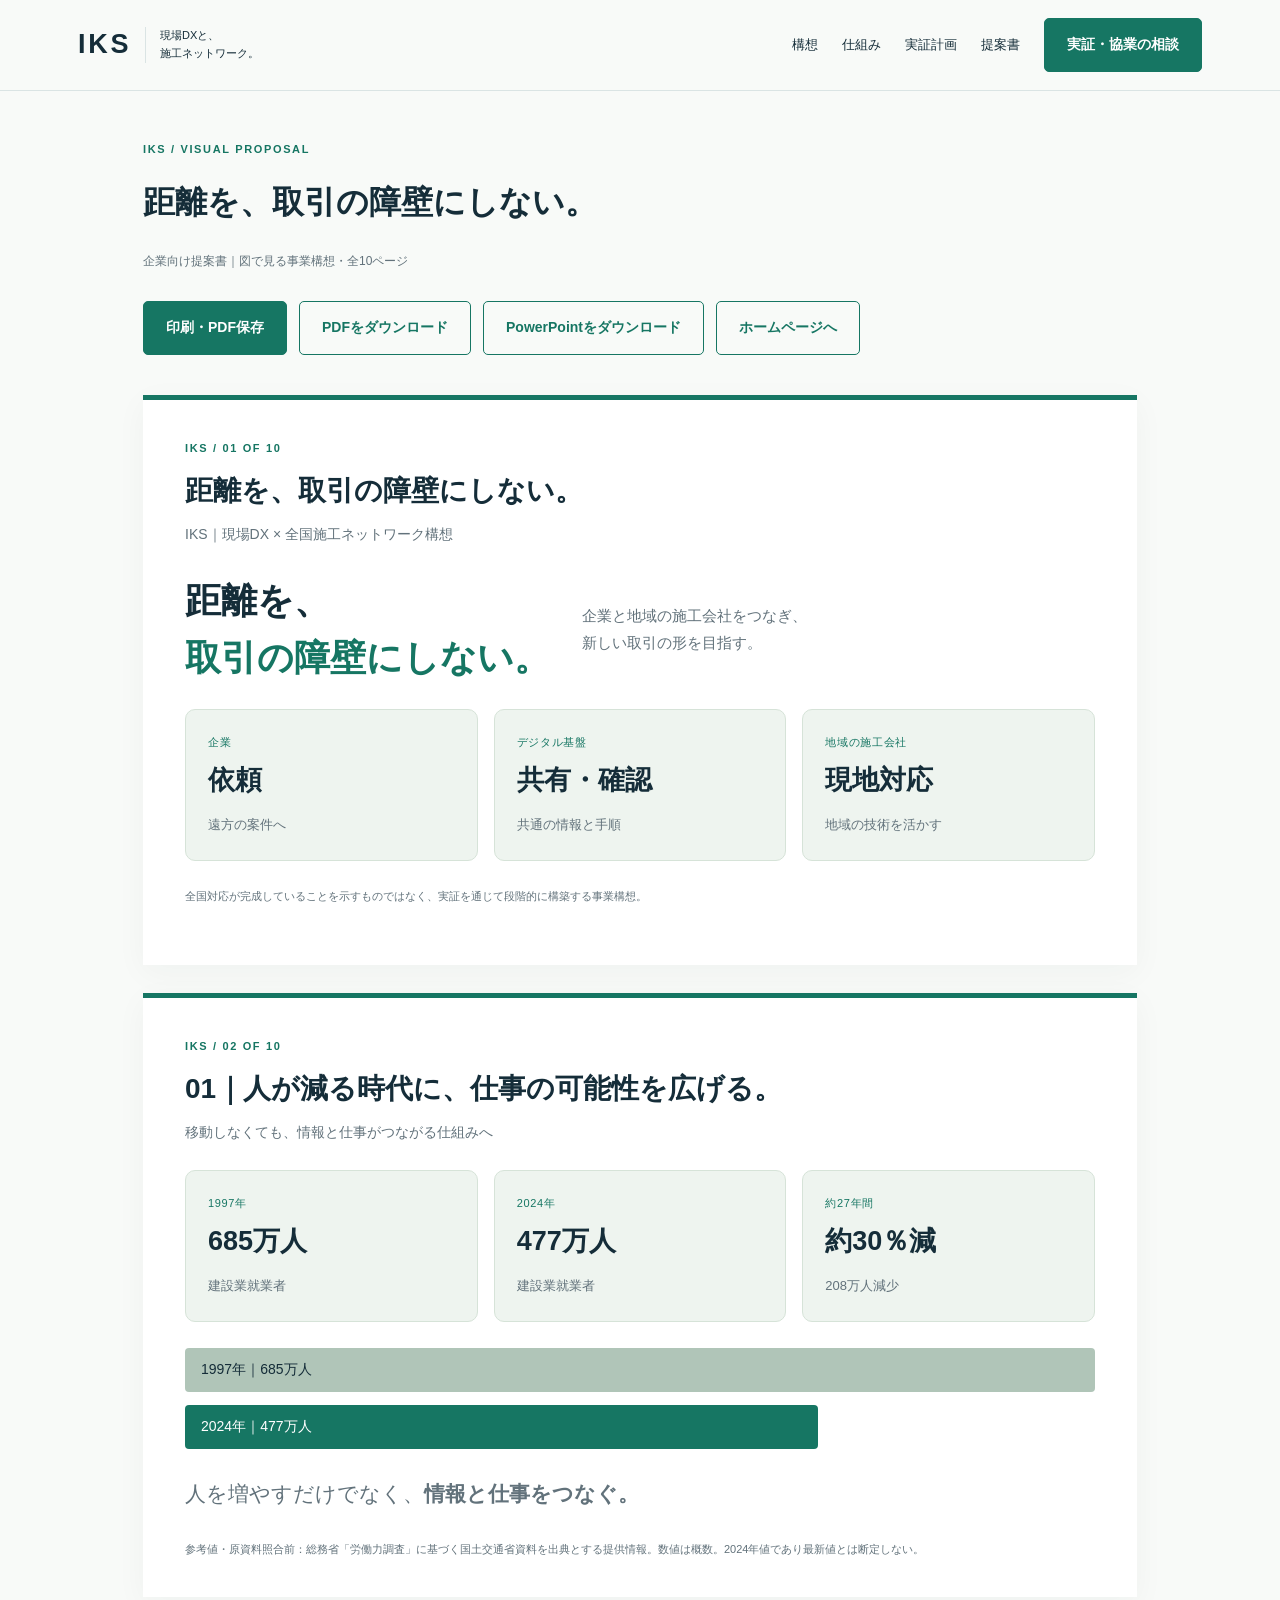
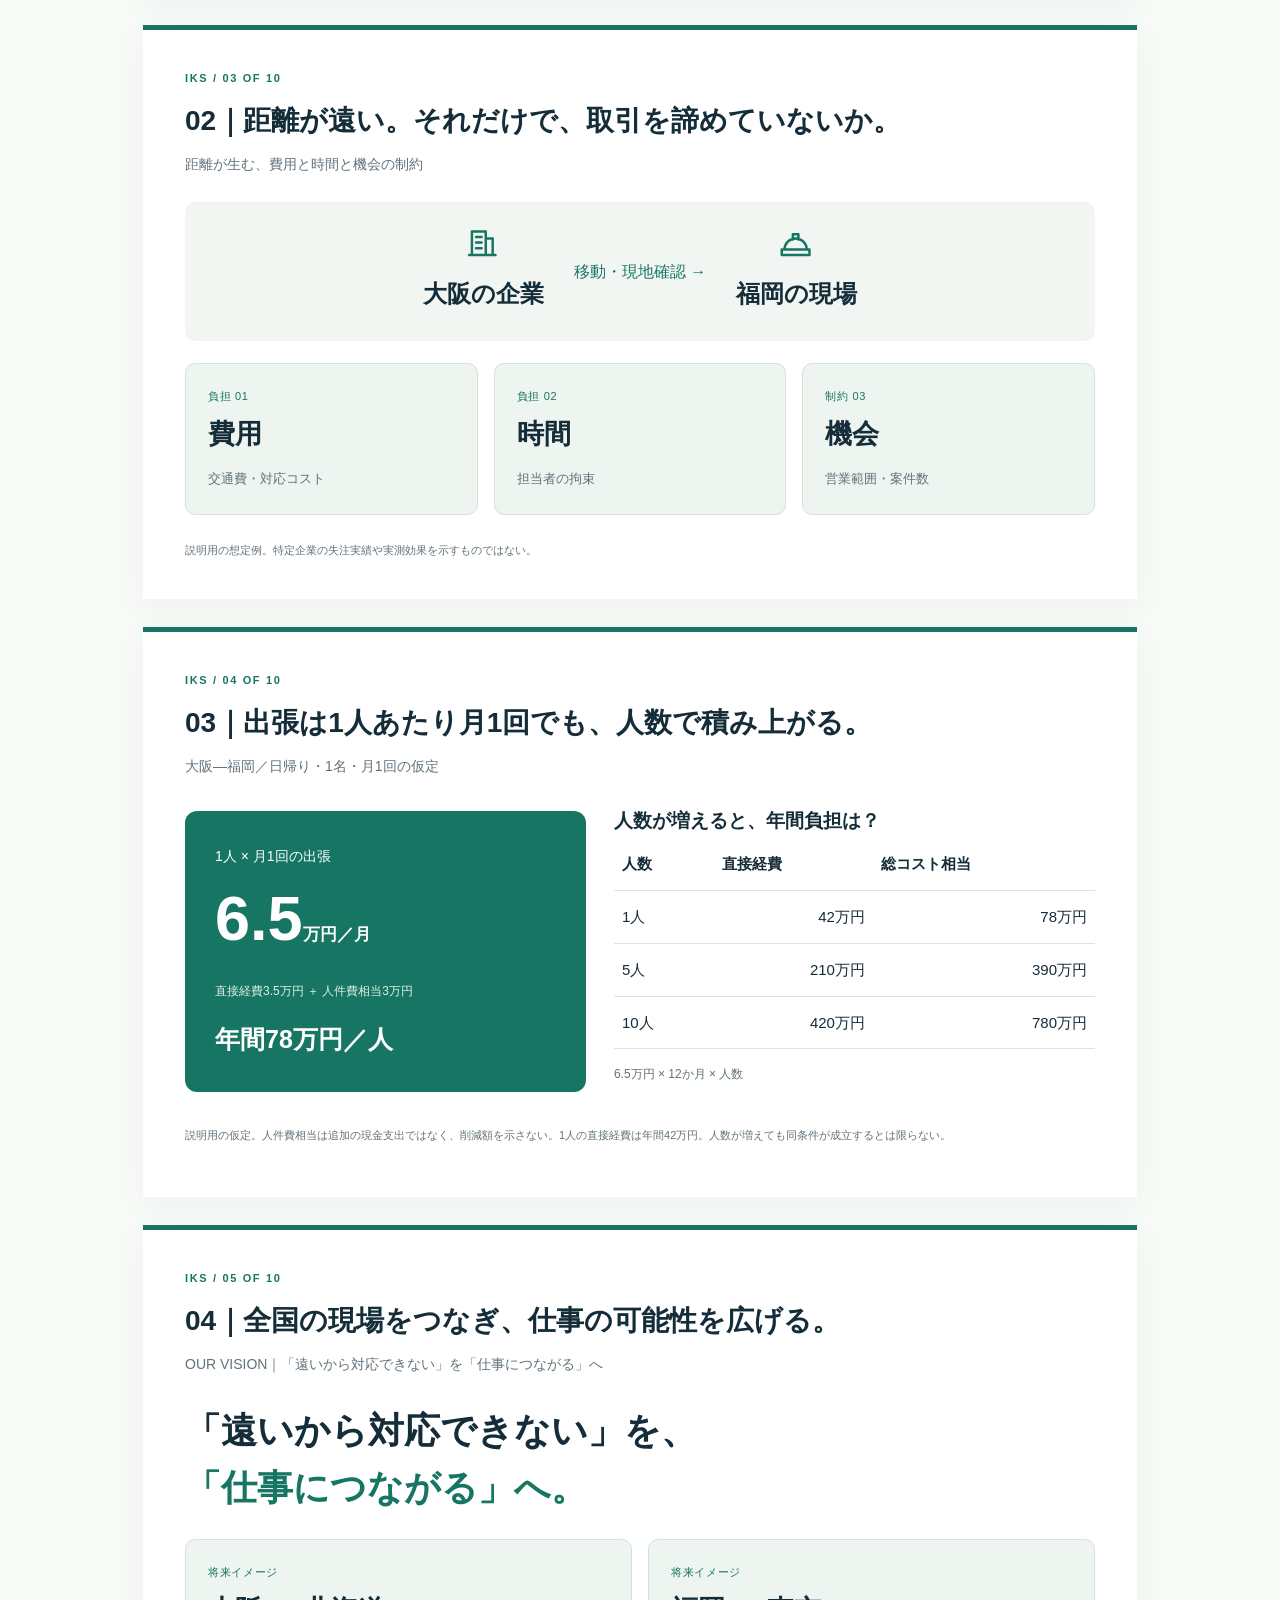
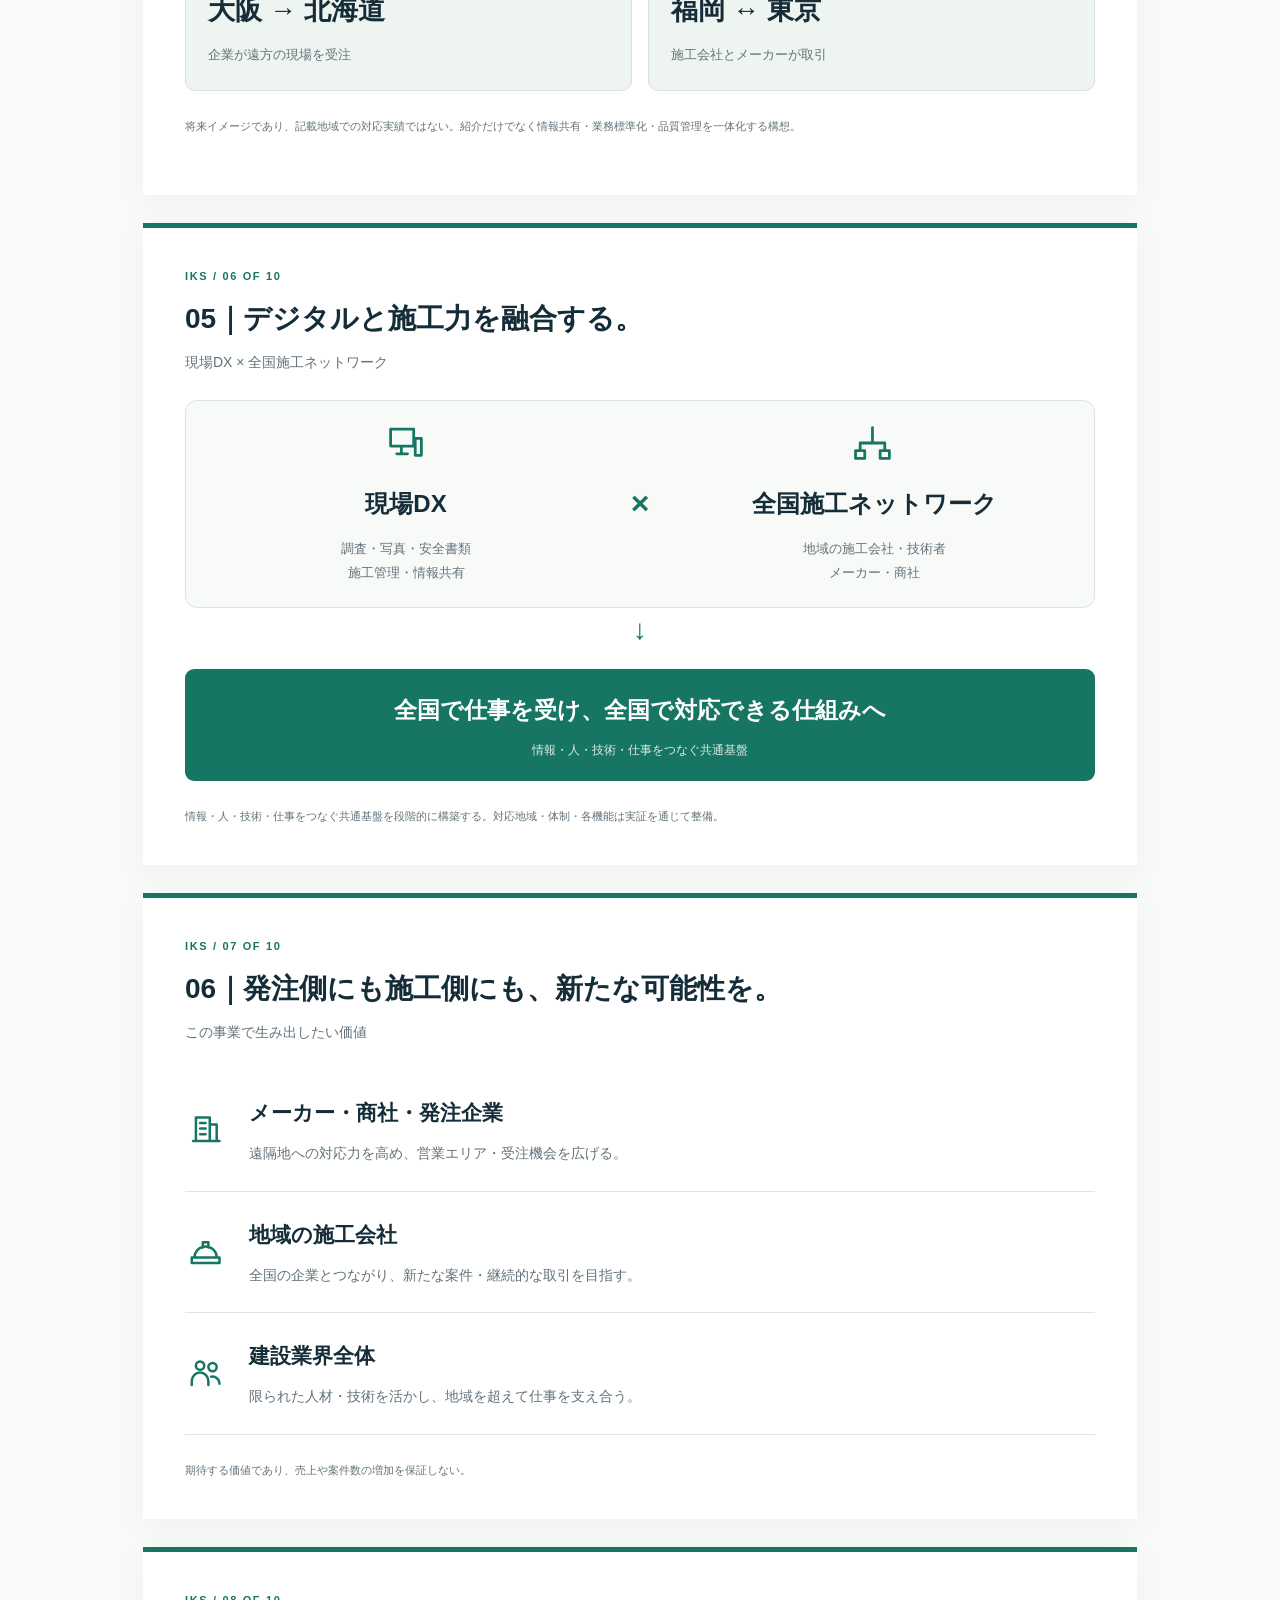
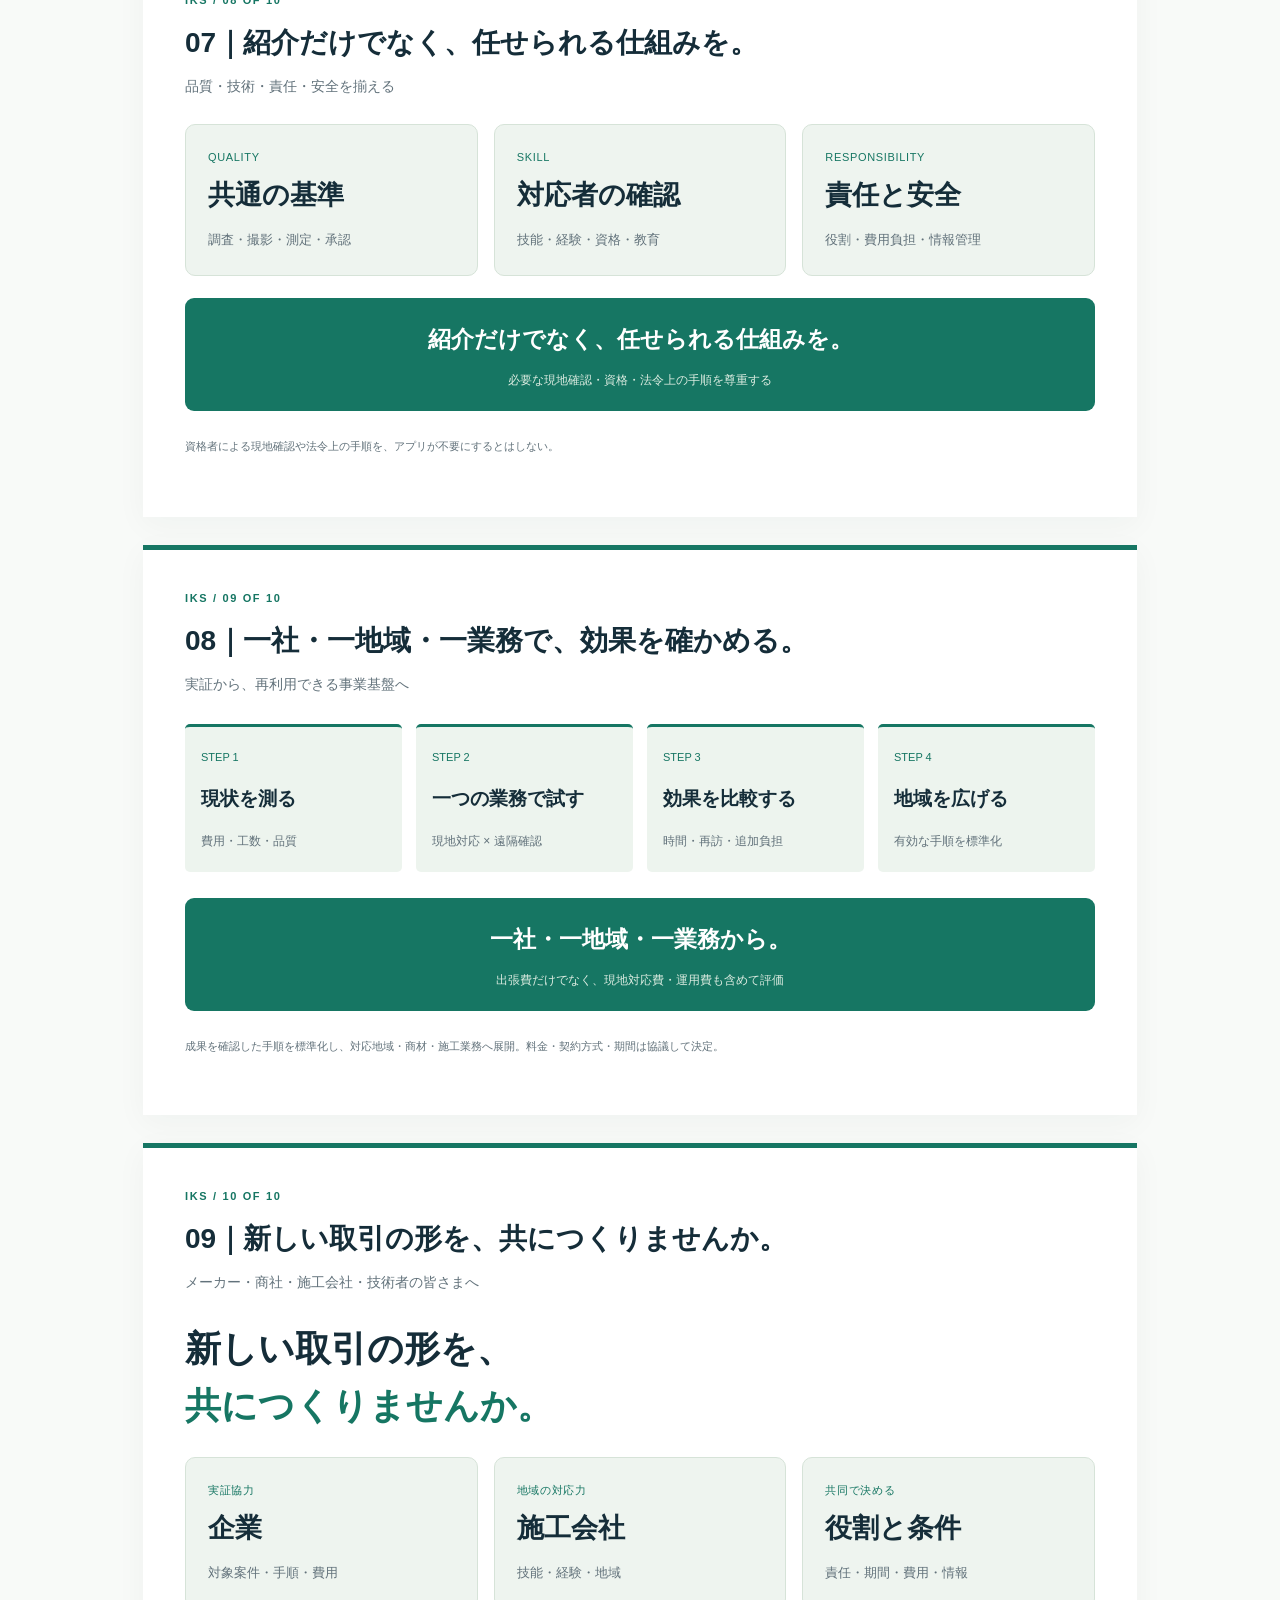
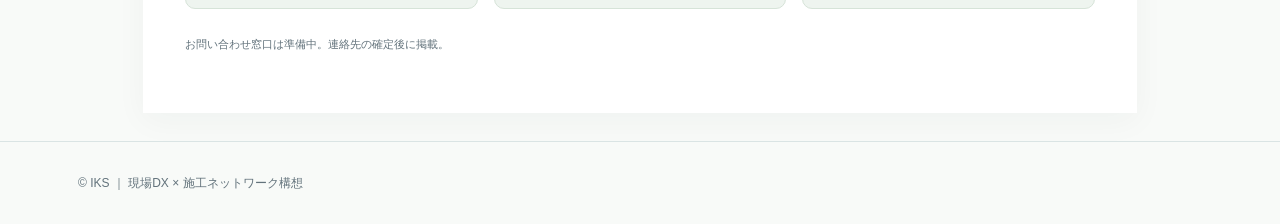
==== commit 3a6ecbd4: "Add visual proposal diagrams and per-person monthly travel cost scenarios" ====
--- a/proposal.html
+++ b/proposal.html
@@ -1 +1 @@
-<!doctype html><html lang="ja"><head><meta charset="utf-8"><meta name="viewport" content="width=device-width,initial-scale=1"><title>IKS | 距離を、取引の障壁にしない。提案書</title><link rel="stylesheet" href="/site.css"></head><body><header class="header"><div class="wrap"><a class="brand" href="/"><b>IKS</b><small>現場DXと、<br>施工ネットワーク。</small></a><button class="menu" aria-controls="nav" aria-expanded="false">メニュー</button><nav class="nav" id="nav" aria-label="メインメニュー"><a href="/#vision">構想</a><a href="/#network">仕組み</a><a href="/#pilot">実証計画</a><a href="/proposal.html">提案書</a><a class="btn" href="/#contact">実証・協業の相談</a></nav></div></header><main class="proposal-page"><div class="proposal-intro"><div class="eyebrow">IKS / BUSINESS CONCEPT</div><h1>距離を、取引の障壁にしない。</h1><p class="note">現場DX × 全国施工ネットワーク｜企業向け提案書・全10ページ。実現を目指す構想です。</p><div class="actions no-print"><button class="btn" data-print>印刷・PDF保存</button><a class="btn secondary" href="/proposal.pdf" download="IKS_proposal.pdf">PDFをダウンロード</a><a class="btn secondary" href="/proposal.pptx" download="IKS_proposal.pptx">PowerPointをダウンロード</a><a class="btn secondary" href="/">ホームページに戻る</a></div></div><section class="proposal-slide"><div class="eyebrow">IKS / 01 OF 10</div><h2>距離を、取引の障壁にしない。</h2><p><strong>IKS｜現場DX × 全国施工ネットワーク構想</strong></p><ul><li>遠いから現場に行けない。時間とコストがかかる。対応できる人材が限られる。こうした建設業界の当たり前を変えたい。</li><li>現場調査、施工、管理をデジタルでつなぎ、全国の企業と地域の施工会社が連携できる仕組みを目指す。</li><li>全国対応が完成していることを示すものではなく、実証を通じて段階的に構築する事業構想。</li></ul></section><section class="proposal-slide"><div class="eyebrow">IKS / 02 OF 10</div><h2>01｜人が減る時代に、仕事の可能性を広げる。</h2><p><strong>移動しなくても、情報と仕事がつながる仕組みへ</strong></p><ul><li>建設業就業者：1997年685万人 → 2024年477万人。約208万人減、約30％減（計算値30.4％）。</li><li>限られた人材で仕事に対応するために、知識・技術を地域を越えて活かす。</li><li>単なる業務効率化に留めず、遠方の取引にも対応できる環境を目指す。</li><li>参考値・原資料照合前：総務省「労働力調査」に基づく国土交通省資料を出典とする提供情報。数値は概数。2024年値であり最新値とは断定しない。</li></ul></section><section class="proposal-slide"><div class="eyebrow">IKS / 03 OF 10</div><h2>02｜距離が遠い。それだけで、取引を諦めていないか。</h2><p><strong>距離が生む、費用と時間と機会の制約</strong></p><ul><li>大阪の企業が福岡の案件に対応する際、現場調査、打ち合わせ、施工確認のために何度も現地へ足を運ぶ場合がある。</li><li>移動費だけでなく、移動時間や担当者の拘束が対応できる案件数を制約する。</li><li>現地対応の体制がないために、営業範囲や受注機会を広げにくい可能性がある。</li><li>説明用の想定例。特定企業の失注実績や実測効果を示すものではない。</li></ul></section><section class="proposal-slide"><div class="eyebrow">IKS / 04 OF 10</div><h2>03｜出張1回の負担を、費用と時間で見る。</h2><p><strong>大阪―福岡／新幹線・日帰り・1名の仮定</strong></p><ul><li>新幹線往復30,000円 ＋ 現地交通費5,000円 ＝ 直接経費35,000円／回。</li><li>人件費相当30,000円／日を含めた総コスト相当：65,000円／回。</li><li>月10回：直接経費35万円／総コスト相当65万円。年間120回：420万円／780万円。</li><li>仮定による試算。実際の交通費・人件費ではない。人件費相当は追加の現金支出ではなく、全額が削減できることを示さない。現地作業を含む1日分に移動時間を二重計上しない。</li></ul></section><section class="proposal-slide"><div class="eyebrow">IKS / 05 OF 10</div><h2>04｜全国の現場をつなぎ、仕事の可能性を広げる。</h2><p><strong>OUR VISION｜「遠いから対応できない」を「仕事につながる」へ</strong></p><ul><li>企業が、これまで対応が難しかった地域にも事業を展開できる環境。</li><li>地域の施工会社が、全国の企業から新たな仕事を受けられる環境。</li><li>大阪の企業が北海道の現場を受注する。福岡の施工会社が東京のメーカーと仕事をする。</li><li>将来イメージであり、記載地域での対応実績ではない。紹介だけでなく情報共有・業務標準化・品質管理を一体化する構想。</li></ul></section><section class="proposal-slide"><div class="eyebrow">IKS / 06 OF 10</div><h2>05｜デジタルと施工力を融合する。</h2><p><strong>現場DX × 全国施工ネットワーク</strong></p><ul><li>現場DX：現場調査・写真・安全書類・施工管理・情報共有。</li><li>全国施工ネットワーク：地域の施工会社・技術者・メーカー・商社。</li><li>想定する流れ：案件依頼 → 現地対応 → 情報共有 → 遠隔確認 → 施工・管理。</li><li>情報・人・技術・仕事をつなぐ共通基盤を段階的に構築する。対応地域・体制・各機能は実証を通じて整備。</li></ul></section><section class="proposal-slide"><div class="eyebrow">IKS / 07 OF 10</div><h2>06｜発注側にも施工側にも、新たな可能性を。</h2><p><strong>この事業で生み出したい価値</strong></p><ul><li>メーカー・商社・発注企業：遠隔地の現場対応力を高め、営業エリア拡大と受注機会の創出を目指す。</li><li>地域の施工会社：全国の企業とつながり、新たな案件・継続的な取引機会を目指す。</li><li>建設業界全体：限られた人材や技術を活かし、地域を超えて仕事を支え合う。</li><li>期待する価値であり、売上や案件数の増加を保証しない。</li></ul></section><section class="proposal-slide"><div class="eyebrow">IKS / 08 OF 10</div><h2>07｜紹介だけでなく、任せられる仕組みを。</h2><p><strong>品質・技術・責任・安全を揃える</strong></p><ul><li>調査項目、撮影・測定方法、報告形式、完了・承認基準を標準化。</li><li>対応者の技能・経験・資格を確認し、教育と試行を実施。</li><li>調査・判断・施工・再対応の責任、費用負担、情報権限を明確化。</li><li>資格者による現地確認や法令上の手順を、アプリが不要にするとはしない。</li></ul></section><section class="proposal-slide"><div class="eyebrow">IKS / 09 OF 10</div><h2>08｜一社・一地域・一業務で、効果を確かめる。</h2><p><strong>実証から、再利用できる事業基盤へ</strong></p><ul><li>対象業務と協力会社を選び、現状の費用・工数・品質を記録。</li><li>地域の現地対応と遠隔確認を試行。出張回数、拘束時間、再訪、確認完了時間を比較。</li><li>減らした出張経費だけでなく、現地対応費・遠隔確認工数・利用運用費を評価。</li><li>成果を確認した手順を標準化し、対応地域・商材・施工業務へ展開。料金・契約方式・期間は協議して決定。</li></ul></section><section class="proposal-slide"><div class="eyebrow">IKS / 10 OF 10</div><h2>09｜新しい取引の形を、共につくりませんか。</h2><p><strong>メーカー・商社・施工会社・技術者の皆さまへ</strong></p><ul><li>一社だけで完成する構想ではない。各社の経験と強みをつなぎ、仕事に地域の限界をつくらない未来へ。</li><li>実証への協力：対象案件の選定、調査手順・帳票の共有、実費・工数の確認、現地・遠隔担当者の選定。</li><li>共同で決めること：責任分担、実証期間、費用負担、情報の取り扱い。</li><li>お問い合わせ窓口は準備中。連絡先の確定後に掲載。</li></ul></section></main><footer class="footer"><div class="wrap">© IKS ｜ 現場DX × 施工ネットワーク構想</div></footer><script src="/site.js"></script></body></html>+<!doctype html><html lang="ja"><head><meta charset="utf-8"><meta name="viewport" content="width=device-width,initial-scale=1"><title>IKS | 距離を、取引の障壁にしない。提案書</title><link rel="stylesheet" href="/site.css"></head><body><header class="header"><div class="wrap"><a class="brand" href="/"><b>IKS</b><small>現場DXと、<br>施工ネットワーク。</small></a><button class="menu" aria-controls="nav" aria-expanded="false">メニュー</button><nav class="nav" id="nav" aria-label="メインメニュー"><a href="/#vision">構想</a><a href="/#network">仕組み</a><a href="/#pilot">実証計画</a><a href="/proposal.html">提案書</a><a class="btn" href="/#contact">実証・協業の相談</a></nav></div></header><main class="proposal-page"><div class="proposal-intro"><div class="eyebrow">IKS / VISUAL PROPOSAL</div><h1>距離を、取引の障壁にしない。</h1><p class="note">企業向け提案書｜図で見る事業構想・全10ページ</p><div class="actions no-print"><button class="btn" data-print>印刷・PDF保存</button><a class="btn secondary" href="/proposal.pdf" download>PDFをダウンロード</a><a class="btn secondary" href="/proposal.pptx" download>PowerPointをダウンロード</a><a class="btn secondary" href="/">ホームページへ</a></div></div><section class="proposal-slide visual-slide"><div class="eyebrow">IKS / 01 OF 10</div><h2>距離を、取引の障壁にしない。</h2><p class="v-sub">IKS｜現場DX × 全国施工ネットワーク構想</p><div class="v-cover"><strong>距離を、<br><em>取引の障壁にしない。</em></strong><p>企業と地域の施工会社をつなぎ、<br>新しい取引の形を目指す。</p></div><div class="v-cards"><div class="v-card"><small>企業</small><strong>依頼</strong><span>遠方の案件へ</span></div><div class="v-card"><small>デジタル基盤</small><strong>共有・確認</strong><span>共通の情報と手順</span></div><div class="v-card"><small>地域の施工会社</small><strong>現地対応</strong><span>地域の技術を活かす</span></div></div><p class="v-foot">全国対応が完成していることを示すものではなく、実証を通じて段階的に構築する事業構想。</p></section><section class="proposal-slide visual-slide"><div class="eyebrow">IKS / 02 OF 10</div><h2>01｜人が減る時代に、仕事の可能性を広げる。</h2><p class="v-sub">移動しなくても、情報と仕事がつながる仕組みへ</p><div class="v-cards"><div class="v-card"><small>1997年</small><strong>685万人</strong><span>建設業就業者</span></div><div class="v-card"><small>2024年</small><strong>477万人</strong><span>建設業就業者</span></div><div class="v-card"><small>約27年間</small><strong>約30％減</strong><span>208万人減少</span></div></div><div class="v-bars"><div style="width:100%">1997年｜685万人</div><div style="width:69.6%">2024年｜477万人</div></div><p class="v-message">人を増やすだけでなく、<b>情報と仕事をつなぐ。</b></p><p class="v-foot">参考値・原資料照合前：総務省「労働力調査」に基づく国土交通省資料を出典とする提供情報。数値は概数。2024年値であり最新値とは断定しない。</p></section><section class="proposal-slide visual-slide"><div class="eyebrow">IKS / 03 OF 10</div><h2>02｜距離が遠い。それだけで、取引を諦めていないか。</h2><p class="v-sub">距離が生む、費用と時間と機会の制約</p><div class="v-route"><div><svg class="v-icon" viewBox="0 0 26 26" aria-hidden="true"><path d="M5 21V4h10v17M15 9h5v12M3 21h19M8 8h4M8 12h4M8 16h4"/></svg><b>大阪の企業</b></div><span>移動・現地確認 →</span><div><svg class="v-icon" viewBox="0 0 26 26" aria-hidden="true"><path d="M4 17a8 8 0 0 1 16 0M2 17h20v4H2zM10 10V6h4v4"/></svg><b>福岡の現場</b></div></div><div class="v-cards"><div class="v-card"><small>負担 01</small><strong>費用</strong><span>交通費・対応コスト</span></div><div class="v-card"><small>負担 02</small><strong>時間</strong><span>担当者の拘束</span></div><div class="v-card"><small>制約 03</small><strong>機会</strong><span>営業範囲・案件数</span></div></div><p class="v-foot">説明用の想定例。特定企業の失注実績や実測効果を示すものではない。</p></section><section class="proposal-slide visual-slide"><div class="eyebrow">IKS / 04 OF 10</div><h2>03｜出張は1人あたり月1回でも、人数で積み上がる。</h2><p class="v-sub">大阪―福岡／日帰り・1名・月1回の仮定</p><div class="v-cost"><div><small>1人 × 月1回の出張</small><strong>6.5<span>万円／月</span></strong><p>直接経費3.5万円 ＋ 人件費相当3万円</p><b>年間78万円／人</b></div><div><h3>人数が増えると、年間負担は？</h3><table><thead><tr><th>人数</th><th>直接経費</th><th>総コスト相当</th></tr></thead><tbody><tr><td>1人</td><td>42万円</td><td>78万円</td></tr><tr><td>5人</td><td>210万円</td><td>390万円</td></tr><tr><td>10人</td><td>420万円</td><td>780万円</td></tr></tbody></table><p>6.5万円 × 12か月 × 人数</p></div></div><p class="v-foot">説明用の仮定。人件費相当は追加の現金支出ではなく、削減額を示さない。1人の直接経費は年間42万円。人数が増えても同条件が成立するとは限らない。</p></section><section class="proposal-slide visual-slide"><div class="eyebrow">IKS / 05 OF 10</div><h2>04｜全国の現場をつなぎ、仕事の可能性を広げる。</h2><p class="v-sub">OUR VISION｜「遠いから対応できない」を「仕事につながる」へ</p><div class="v-vision"><strong>「遠いから対応できない」を、<br><em>「仕事につながる」へ。</em></strong></div><div class="v-cards"><div class="v-card"><small>将来イメージ</small><strong>大阪 → 北海道</strong><span>企業が遠方の現場を受注</span></div><div class="v-card"><small>将来イメージ</small><strong>福岡 ↔ 東京</strong><span>施工会社とメーカーが取引</span></div></div><p class="v-foot">将来イメージであり、記載地域での対応実績ではない。紹介だけでなく情報共有・業務標準化・品質管理を一体化する構想。</p></section><section class="proposal-slide visual-slide"><div class="eyebrow">IKS / 06 OF 10</div><h2>05｜デジタルと施工力を融合する。</h2><p class="v-sub">現場DX × 全国施工ネットワーク</p><div class="v-fusion"><div><svg class="v-icon" viewBox="0 0 26 26" aria-hidden="true"><path d="M3 4h15v11H3zM7 20h7M10 15v5M19 10h4v11h-4z"/></svg><h3>現場DX</h3><p>調査・写真・安全書類<br>施工管理・情報共有</p></div><b class="v-times">×</b><div><svg class="v-icon" viewBox="0 0 26 26" aria-hidden="true"><path d="M12 8V3M4 18v-5h16v5M12 8v5M1 18h6v5H1zM17 18h6v5h-6z"/></svg><h3>全国施工ネットワーク</h3><p>地域の施工会社・技術者<br>メーカー・商社</p></div></div><div class="v-arrow">↓</div><div class="v-banner"><b>全国で仕事を受け、全国で対応できる仕組みへ</b><span>情報・人・技術・仕事をつなぐ共通基盤</span></div><p class="v-foot">情報・人・技術・仕事をつなぐ共通基盤を段階的に構築する。対応地域・体制・各機能は実証を通じて整備。</p></section><section class="proposal-slide visual-slide"><div class="eyebrow">IKS / 07 OF 10</div><h2>06｜発注側にも施工側にも、新たな可能性を。</h2><p class="v-sub">この事業で生み出したい価値</p><div class="v-values"><div><svg class="v-icon" viewBox="0 0 26 26" aria-hidden="true"><path d="M5 21V4h10v17M15 9h5v12M3 21h19M8 8h4M8 12h4M8 16h4"/></svg><article><h3>メーカー・商社・発注企業</h3><p>遠隔地への対応力を高め、営業エリア・受注機会を広げる。</p></article></div><div><svg class="v-icon" viewBox="0 0 26 26" aria-hidden="true"><path d="M4 17a8 8 0 0 1 16 0M2 17h20v4H2zM10 10V6h4v4"/></svg><article><h3>地域の施工会社</h3><p>全国の企業とつながり、新たな案件・継続的な取引を目指す。</p></article></div><div><svg class="v-icon" viewBox="0 0 26 26" aria-hidden="true"><path d="M8 10a3 3 0 1 0 0-6 3 3 0 0 0 0 6M17 11a3 3 0 1 0 0-6 3 3 0 0 0 0 6M2 21v-3a6 6 0 0 1 12 0v3M16 15a5 5 0 0 1 6 5"/></svg><article><h3>建設業界全体</h3><p>限られた人材・技術を活かし、地域を超えて仕事を支え合う。</p></article></div></div><p class="v-foot">期待する価値であり、売上や案件数の増加を保証しない。</p></section><section class="proposal-slide visual-slide"><div class="eyebrow">IKS / 08 OF 10</div><h2>07｜紹介だけでなく、任せられる仕組みを。</h2><p class="v-sub">品質・技術・責任・安全を揃える</p><div class="v-cards"><div class="v-card"><small>QUALITY</small><strong>共通の基準</strong><span>調査・撮影・測定・承認</span></div><div class="v-card"><small>SKILL</small><strong>対応者の確認</strong><span>技能・経験・資格・教育</span></div><div class="v-card"><small>RESPONSIBILITY</small><strong>責任と安全</strong><span>役割・費用負担・情報管理</span></div></div><div class="v-banner"><b>紹介だけでなく、任せられる仕組みを。</b><span>必要な現地確認・資格・法令上の手順を尊重する</span></div><p class="v-foot">資格者による現地確認や法令上の手順を、アプリが不要にするとはしない。</p></section><section class="proposal-slide visual-slide"><div class="eyebrow">IKS / 09 OF 10</div><h2>08｜一社・一地域・一業務で、効果を確かめる。</h2><p class="v-sub">実証から、再利用できる事業基盤へ</p><div class="v-process"><div><small>STEP 1</small><b>現状を測る</b><p>費用・工数・品質</p></div><div><small>STEP 2</small><b>一つの業務で試す</b><p>現地対応 × 遠隔確認</p></div><div><small>STEP 3</small><b>効果を比較する</b><p>時間・再訪・追加負担</p></div><div><small>STEP 4</small><b>地域を広げる</b><p>有効な手順を標準化</p></div></div><div class="v-banner"><b>一社・一地域・一業務から。</b><span>出張費だけでなく、現地対応費・運用費も含めて評価</span></div><p class="v-foot">成果を確認した手順を標準化し、対応地域・商材・施工業務へ展開。料金・契約方式・期間は協議して決定。</p></section><section class="proposal-slide visual-slide"><div class="eyebrow">IKS / 10 OF 10</div><h2>09｜新しい取引の形を、共につくりませんか。</h2><p class="v-sub">メーカー・商社・施工会社・技術者の皆さまへ</p><div class="v-vision"><strong>新しい取引の形を、<br><em>共につくりませんか。</em></strong></div><div class="v-cards"><div class="v-card"><small>実証協力</small><strong>企業</strong><span>対象案件・手順・費用</span></div><div class="v-card"><small>地域の対応力</small><strong>施工会社</strong><span>技能・経験・地域</span></div><div class="v-card"><small>共同で決める</small><strong>役割と条件</strong><span>責任・期間・費用・情報</span></div></div><p class="v-foot">お問い合わせ窓口は準備中。連絡先の確定後に掲載。</p></section></main><footer class="footer"><div class="wrap">© IKS ｜ 現場DX × 施工ネットワーク構想</div></footer><script src="/site.js"></script></body></html>
--- a/site.css
+++ b/site.css
@@ -6,3 +6,7 @@
 @media print{body{background:white}.header,.footer,.actions,.motion,.menu,.no-print{display:none!important}.proposal-page{max-width:none;padding:0}.proposal-intro{display:none}.proposal-slide{box-shadow:none;border-top:4px solid #167663;margin:0;padding:18mm 12mm;break-before:page;min-height:0}.proposal-slide:first-of-type{break-before:auto}.proposal-slide h2{font-size:25pt}.proposal-slide li{font-size:15pt}.proposal-slide li:last-child{font-size:10pt}.js .reveal.wait{opacity:1;transform:none}@page{size:A4 landscape;margin:10mm}}
 
 .vision-stage{background:radial-gradient(ellipse at 80% 20%,#306653,transparent 65%),#163d38;text-align:center;padding:105px 0}.vision-stage h2{font-size:clamp(30px,4.3vw,58px);line-height:1.5}.vision-statement{font-size:clamp(18px,2vw,26px);color:#bfe3ce;margin-top:26px}.vision-body{max-width:730px;margin:24px auto;color:#d3e2db}.vision-examples{display:grid;grid-template-columns:1fr 1fr;gap:22px;margin-top:40px;text-align:left}.vision-examples>div{padding:26px;border:1px solid #568275;border-radius:8px}.vision-examples span{font-size:11px;color:#b7d8c7}.vision-examples h3{font-size:21px;margin-top:10px}.vision-stage .note{color:#b7d0c6}.network-stage{background:#eaf2eb}.network-stage .section-head{max-width:900px}.network-stage h2 em{font-style:normal;color:var(--accent)}.fusion{display:grid;grid-template-columns:1fr 80px 1fr;align-items:center;gap:20px}.fusion-part{background:white;border:1px solid #c5d8cb;border-radius:12px;padding:35px;text-align:center;animation:fusionGlow 6s ease-in-out infinite}.fusion-part:last-child{animation-delay:3s}.fusion-part span{font-size:11px;letter-spacing:.12em;color:var(--accent)}.fusion-part h3{font-size:27px;margin:12px 0}.fusion-part p{color:var(--muted);font-size:14px}.fusion-cross{text-align:center;font-size:48px;color:var(--accent)}.fusion-result{margin-top:24px;background:var(--accent);color:white;padding:20px;text-align:center;border-radius:8px;font-size:20px;font-weight:700}.process-five{grid-template-columns:repeat(5,1fr)}.network-stage .step b{color:var(--accent)}.network-stage .step p{color:var(--muted)}@keyframes fusionGlow{0%,100%{box-shadow:0 0 0 0 #16766300}50%{box-shadow:0 0 0 5px #16766315}}@media(max-width:900px){.process-five{grid-template-columns:1fr 1fr}}@media(max-width:560px){.vision-stage{padding:65px 0}.vision-examples{grid-template-columns:1fr}.fusion{grid-template-columns:1fr;gap:10px}.fusion-part{padding:24px}.fusion-cross{font-size:32px}.fusion-result{font-size:16px}.process-five{grid-template-columns:1fr}}
+
+.visual-slide{padding:38px 42px;position:relative}.visual-slide h2{font-size:28px;line-height:1.5;margin-bottom:10px}.v-sub{font-size:14px;margin-bottom:24px}.v-cards{display:flex;gap:16px;margin:22px 0}.v-card{flex:1;padding:22px;background:#eef4ef;border-radius:10px;border:1px solid #d6e3d8}.v-card small{display:block;color:var(--accent);font-size:11px;letter-spacing:.06em}.v-card strong{display:block;font-size:27px;line-height:1.5;margin:8px 0}.v-card span{font-size:13px;color:var(--muted)}.v-cover>strong,.v-vision strong{font-size:36px;line-height:1.6;display:block}.v-cover em,.v-vision em{font-style:normal;color:var(--accent)}.v-cover{display:flex;align-items:center;gap:32px}.v-cover p{font-size:15px}.v-bars{display:grid;gap:13px;margin:26px 0}.v-bars>div{padding:9px 16px;background:var(--accent);color:white;border-radius:4px;font-size:14px}.v-bars>div:first-child{background:#b0c5b8;color:var(--ink)}.v-message{font-size:21px}.v-route{display:flex;align-items:center;justify-content:center;gap:30px;padding:24px;background:#f2f6f3;border-radius:10px}.v-route>div{display:grid;justify-items:center;gap:10px}.v-icon{width:36px;height:36px;stroke:var(--accent);stroke-width:1.8;fill:none;stroke-linecap:round;stroke-linejoin:round;flex:none}.v-route b{font-size:24px}.v-route>span{color:var(--accent)}.v-cost{display:grid;grid-template-columns:1fr 1.2fr;gap:28px;align-items:center}.v-cost>div:first-child{padding:30px;background:var(--accent);color:white;border-radius:12px}.v-cost small{font-size:14px}.v-cost strong{display:block;font-size:63px;line-height:1.5}.v-cost strong span{font-size:17px}.v-cost p{font-size:12px;margin:14px 0}.v-cost>div:first-child p{color:#dfefe4}.v-cost b{font-size:25px}.v-cost td,.v-cost th{font-size:15px;padding:12px 8px}.v-cost td:not(:first-child){text-align:right}.v-fusion{display:grid;grid-template-columns:1fr 40px 1fr;gap:16px;padding:22px;border:1px solid var(--line);border-radius:12px;align-items:center;text-align:center;background:#f8faf8}.v-fusion h3{font-size:24px;margin:10px 0}.v-fusion p{font-size:13px}.v-fusion .v-icon{width:40px;height:40px}.v-times{font-size:32px;color:var(--accent)}.v-arrow{text-align:center;font-size:28px;color:var(--accent);line-height:1.6}.v-banner{padding:20px;background:var(--accent);border-radius:9px;text-align:center;color:white;margin-top:16px}.v-banner b{display:block;font-size:23px}.v-banner span{display:block;font-size:12px;margin-top:8px;color:#dcece1}.v-values>div{display:flex;gap:24px;align-items:center;padding:24px 4px;border-bottom:1px solid var(--line)}.v-values h3{font-size:21px;margin-bottom:8px}.v-values p{font-size:14px;color:var(--muted)}.v-process{display:grid;grid-template-columns:repeat(4,1fr);gap:14px;margin:26px 0}.v-process>div{background:#edf4ee;padding:20px 16px;border-top:3px solid var(--accent);border-radius:5px}.v-process small{display:block;color:var(--accent);font-size:11px}.v-process b{display:block;font-size:19px;margin:14px 0}.v-process p{font-size:12px}.v-foot{font-size:11px!important;color:var(--muted);margin-top:25px}.visual-slide .eyebrow{margin-bottom:12px}
+@media(max-width:600px){.visual-slide{padding:26px 20px}.visual-slide h2{font-size:22px}.v-cover{display:block}.v-cover>strong,.v-vision strong{font-size:27px}.v-cards{flex-direction:column}.v-cost{grid-template-columns:1fr}.v-fusion{grid-template-columns:1fr}.v-process{grid-template-columns:1fr 1fr}.v-route{gap:10px;padding:18px 8px}.v-route b{font-size:17px}.v-route>span{font-size:12px}.v-values h3{font-size:17px}.v-banner b{font-size:19px}}
+@media print{.visual-slide{padding:10mm 12mm}.visual-slide h2{font-size:23pt}.v-cards{margin:14px 0}.v-card{padding:16px}.v-foot{font-size:9pt!important;margin-top:18px}.v-cover>strong,.v-vision strong{font-size:29pt}.v-values>div{padding:18px 4px}.v-cost strong{font-size:48pt}.v-card strong{font-size:21pt}}
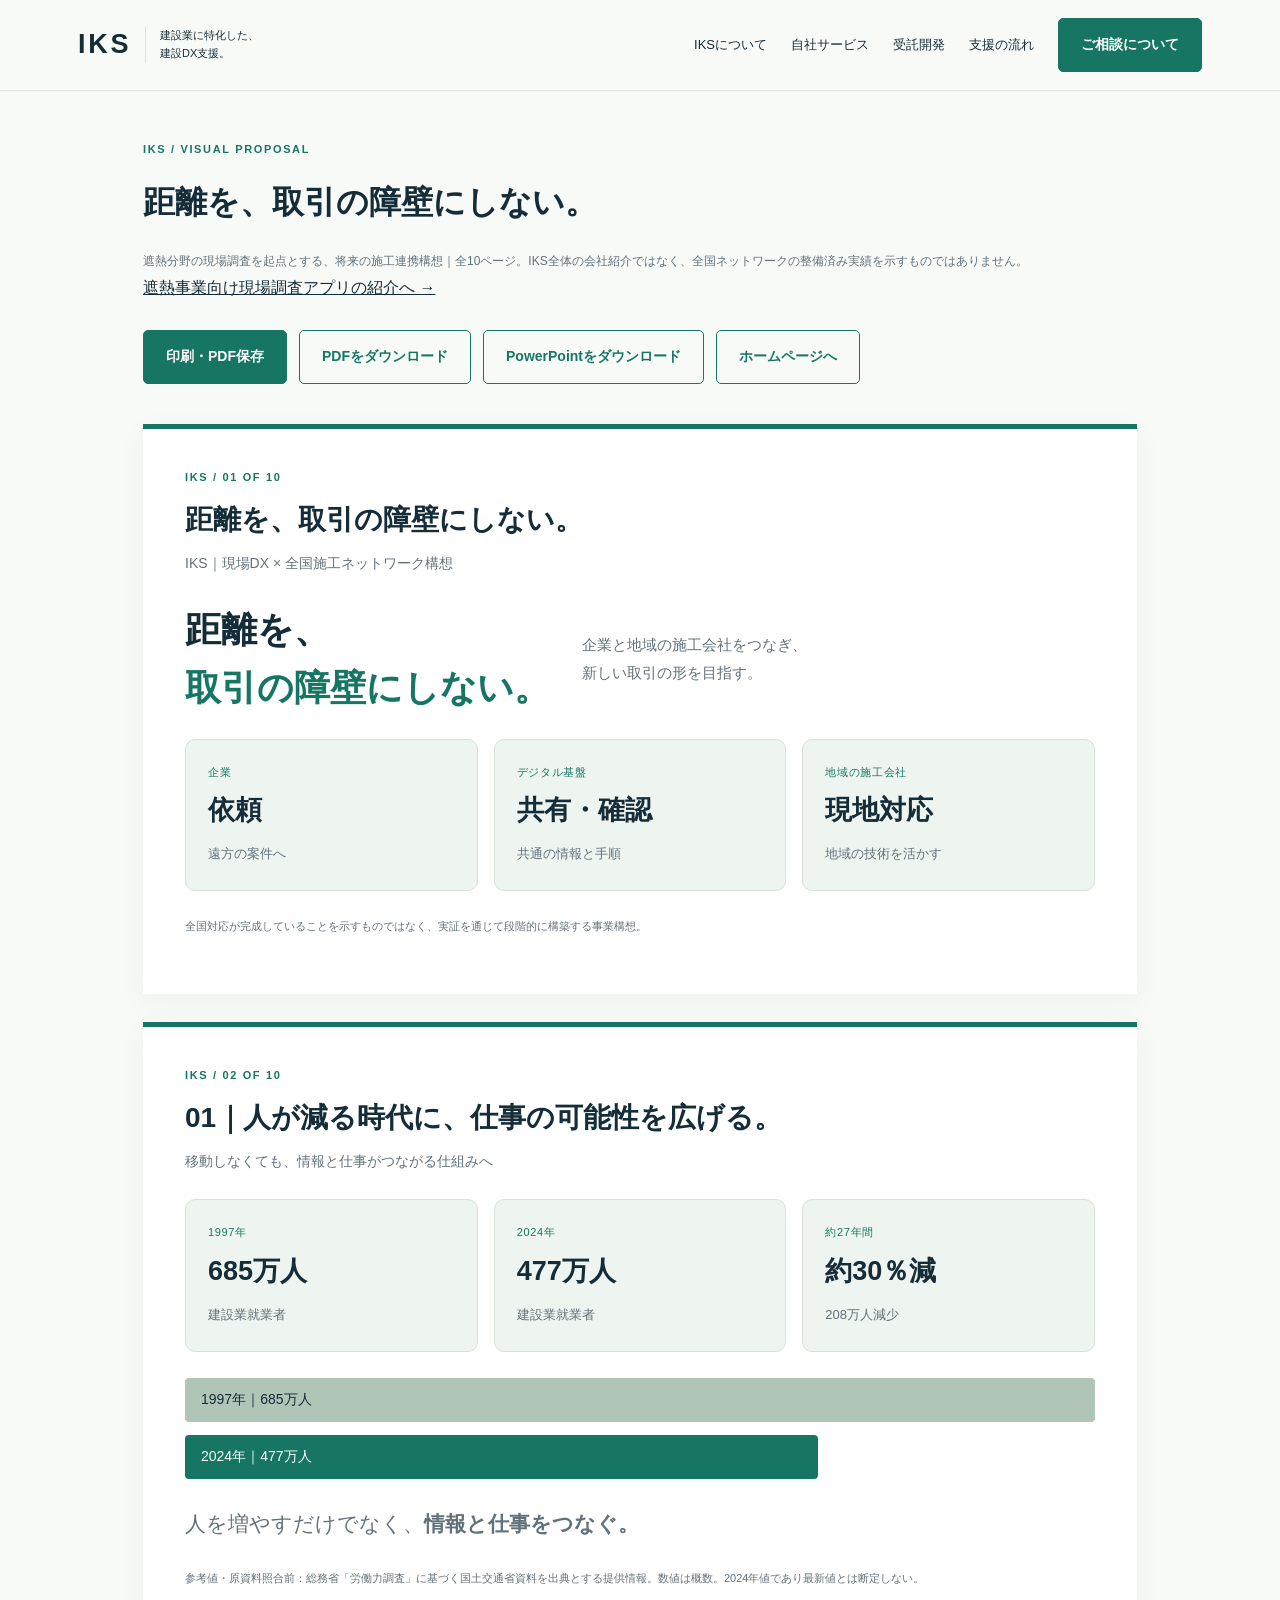
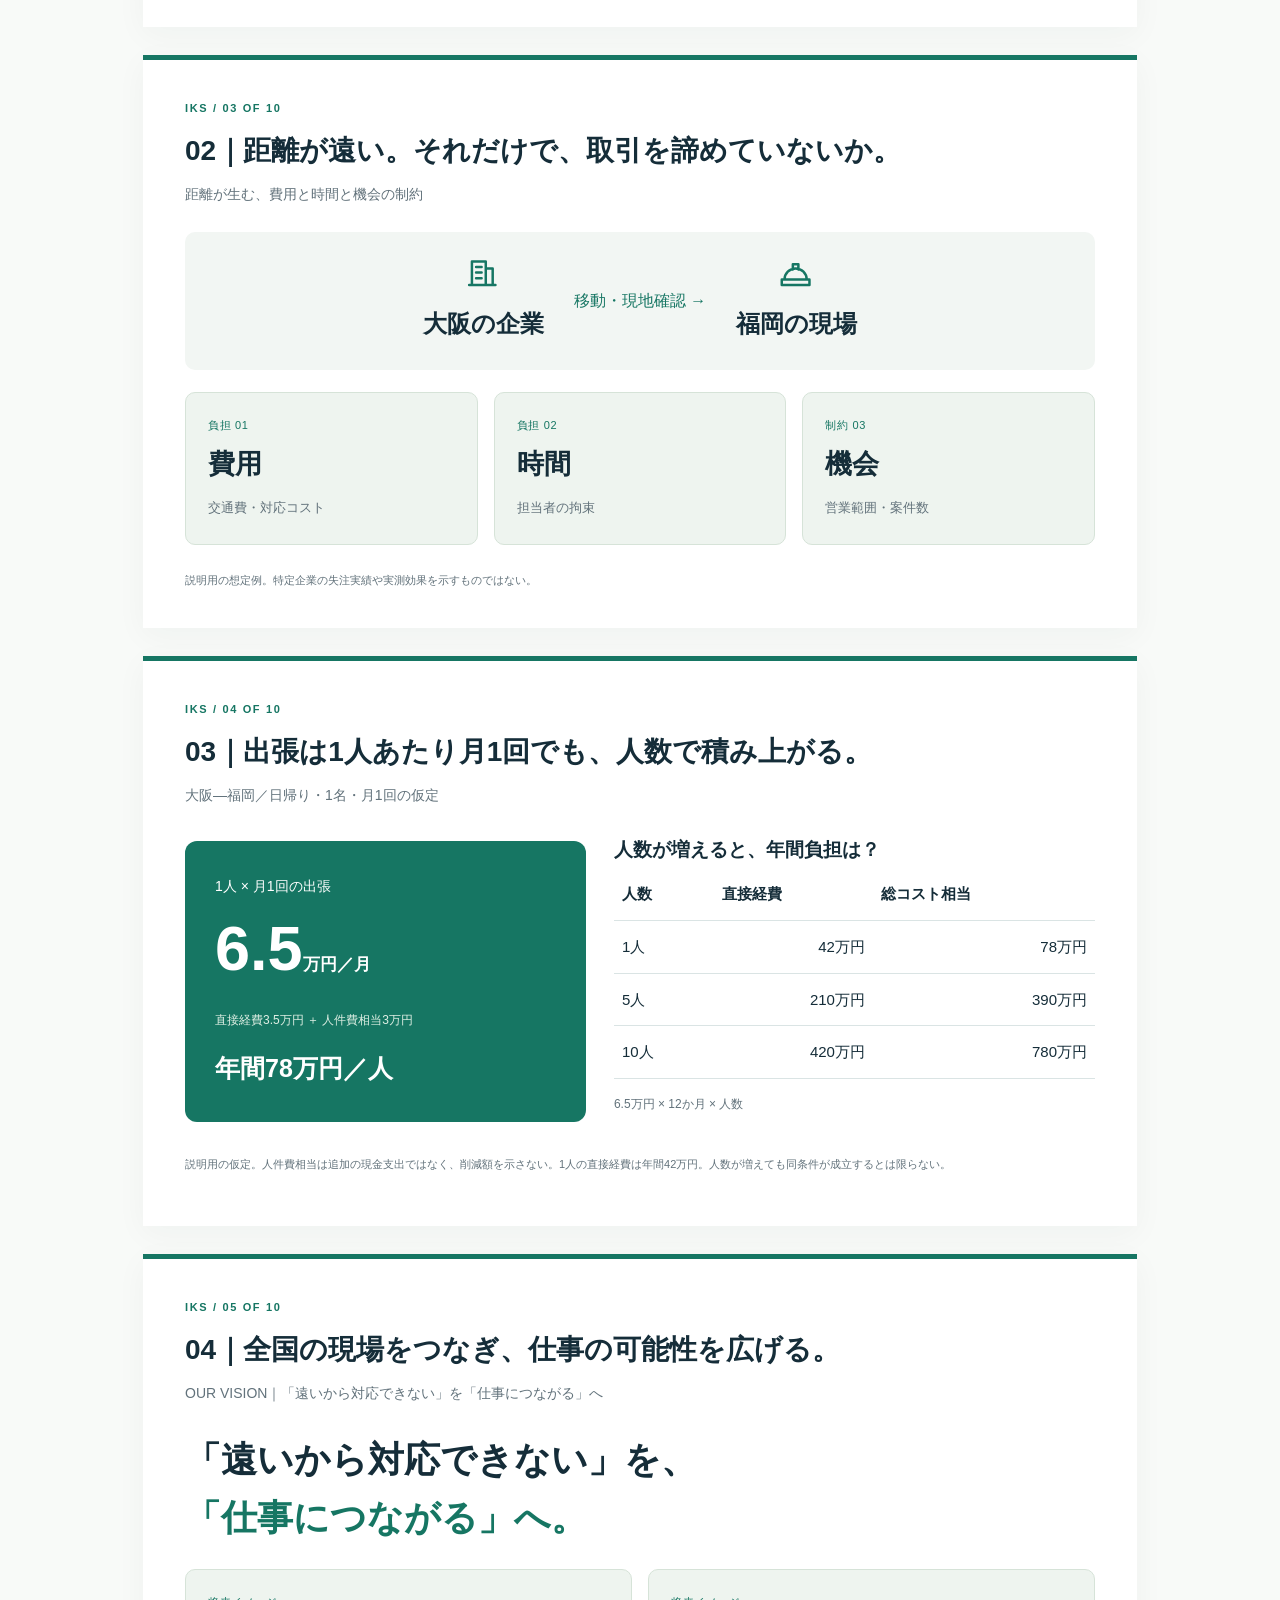
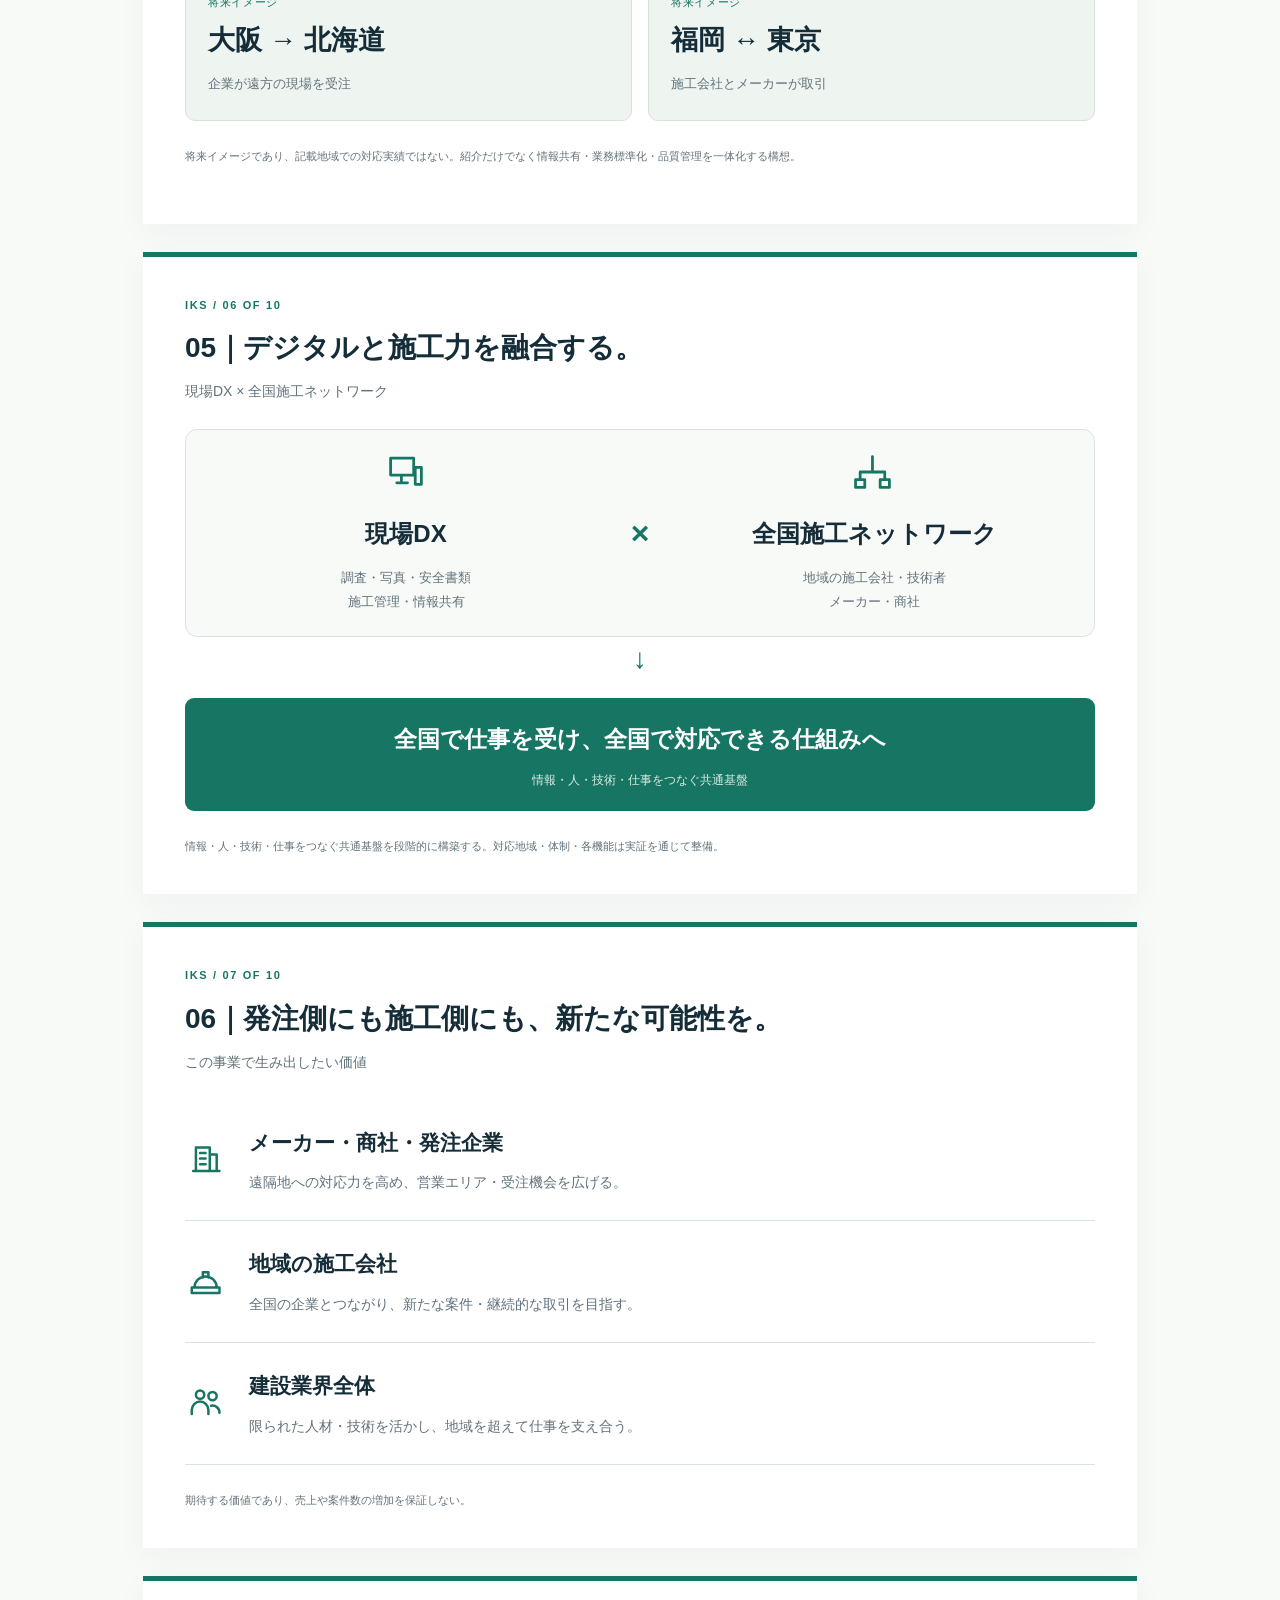
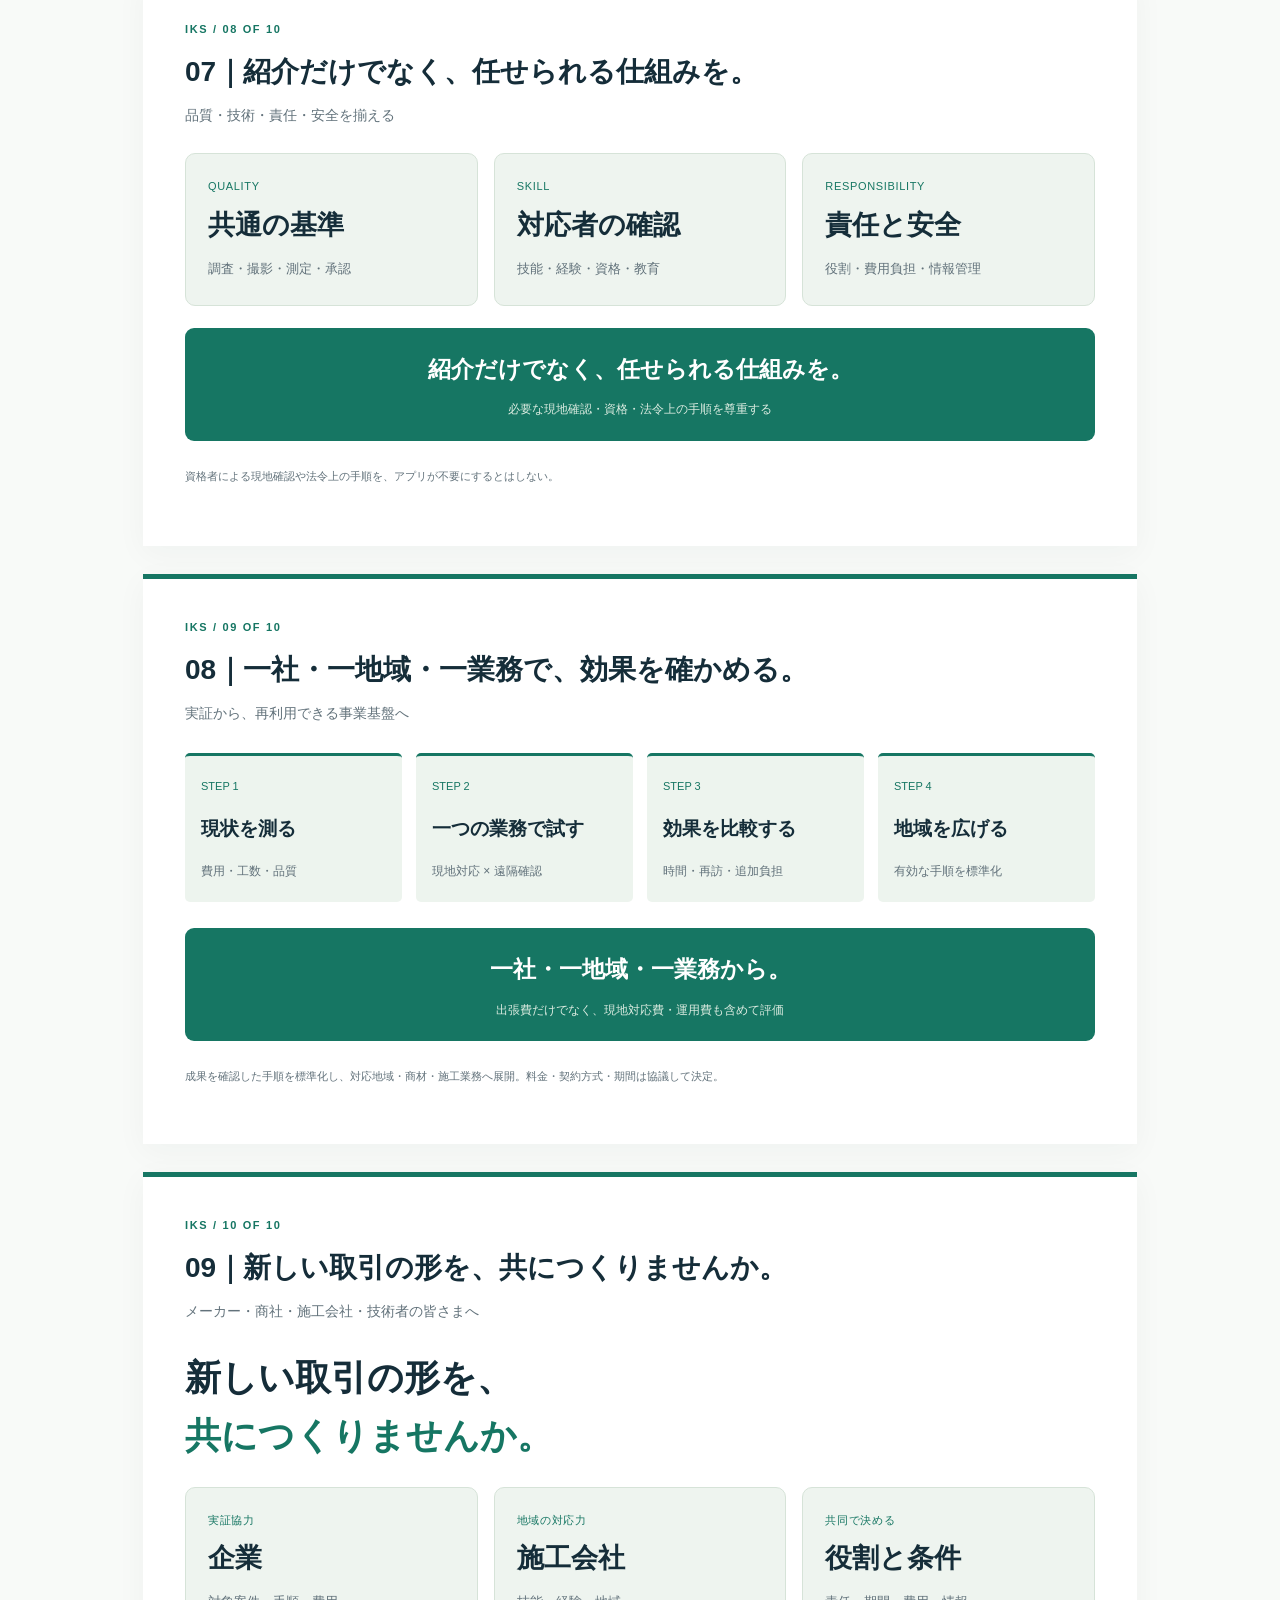
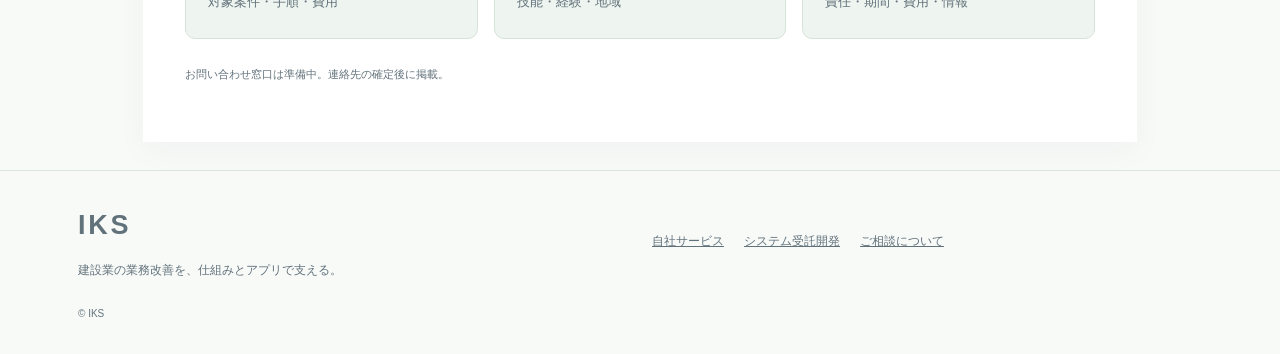
==== commit b140c0a0: "Introduce IKS construction DX services and move heat-survey concept to dedicated page" ====
--- a/proposal.html
+++ b/proposal.html
@@ -1 +1 @@
-<!doctype html><html lang="ja"><head><meta charset="utf-8"><meta name="viewport" content="width=device-width,initial-scale=1"><title>IKS | 距離を、取引の障壁にしない。提案書</title><link rel="stylesheet" href="/site.css"></head><body><header class="header"><div class="wrap"><a class="brand" href="/"><b>IKS</b><small>現場DXと、<br>施工ネットワーク。</small></a><button class="menu" aria-controls="nav" aria-expanded="false">メニュー</button><nav class="nav" id="nav" aria-label="メインメニュー"><a href="/#vision">構想</a><a href="/#network">仕組み</a><a href="/#pilot">実証計画</a><a href="/proposal.html">提案書</a><a class="btn" href="/#contact">実証・協業の相談</a></nav></div></header><main class="proposal-page"><div class="proposal-intro"><div class="eyebrow">IKS / VISUAL PROPOSAL</div><h1>距離を、取引の障壁にしない。</h1><p class="note">企業向け提案書｜図で見る事業構想・全10ページ</p><div class="actions no-print"><button class="btn" data-print>印刷・PDF保存</button><a class="btn secondary" href="/proposal.pdf" download>PDFをダウンロード</a><a class="btn secondary" href="/proposal.pptx" download>PowerPointをダウンロード</a><a class="btn secondary" href="/">ホームページへ</a></div></div><section class="proposal-slide visual-slide"><div class="eyebrow">IKS / 01 OF 10</div><h2>距離を、取引の障壁にしない。</h2><p class="v-sub">IKS｜現場DX × 全国施工ネットワーク構想</p><div class="v-cover"><strong>距離を、<br><em>取引の障壁にしない。</em></strong><p>企業と地域の施工会社をつなぎ、<br>新しい取引の形を目指す。</p></div><div class="v-cards"><div class="v-card"><small>企業</small><strong>依頼</strong><span>遠方の案件へ</span></div><div class="v-card"><small>デジタル基盤</small><strong>共有・確認</strong><span>共通の情報と手順</span></div><div class="v-card"><small>地域の施工会社</small><strong>現地対応</strong><span>地域の技術を活かす</span></div></div><p class="v-foot">全国対応が完成していることを示すものではなく、実証を通じて段階的に構築する事業構想。</p></section><section class="proposal-slide visual-slide"><div class="eyebrow">IKS / 02 OF 10</div><h2>01｜人が減る時代に、仕事の可能性を広げる。</h2><p class="v-sub">移動しなくても、情報と仕事がつながる仕組みへ</p><div class="v-cards"><div class="v-card"><small>1997年</small><strong>685万人</strong><span>建設業就業者</span></div><div class="v-card"><small>2024年</small><strong>477万人</strong><span>建設業就業者</span></div><div class="v-card"><small>約27年間</small><strong>約30％減</strong><span>208万人減少</span></div></div><div class="v-bars"><div style="width:100%">1997年｜685万人</div><div style="width:69.6%">2024年｜477万人</div></div><p class="v-message">人を増やすだけでなく、<b>情報と仕事をつなぐ。</b></p><p class="v-foot">参考値・原資料照合前：総務省「労働力調査」に基づく国土交通省資料を出典とする提供情報。数値は概数。2024年値であり最新値とは断定しない。</p></section><section class="proposal-slide visual-slide"><div class="eyebrow">IKS / 03 OF 10</div><h2>02｜距離が遠い。それだけで、取引を諦めていないか。</h2><p class="v-sub">距離が生む、費用と時間と機会の制約</p><div class="v-route"><div><svg class="v-icon" viewBox="0 0 26 26" aria-hidden="true"><path d="M5 21V4h10v17M15 9h5v12M3 21h19M8 8h4M8 12h4M8 16h4"/></svg><b>大阪の企業</b></div><span>移動・現地確認 →</span><div><svg class="v-icon" viewBox="0 0 26 26" aria-hidden="true"><path d="M4 17a8 8 0 0 1 16 0M2 17h20v4H2zM10 10V6h4v4"/></svg><b>福岡の現場</b></div></div><div class="v-cards"><div class="v-card"><small>負担 01</small><strong>費用</strong><span>交通費・対応コスト</span></div><div class="v-card"><small>負担 02</small><strong>時間</strong><span>担当者の拘束</span></div><div class="v-card"><small>制約 03</small><strong>機会</strong><span>営業範囲・案件数</span></div></div><p class="v-foot">説明用の想定例。特定企業の失注実績や実測効果を示すものではない。</p></section><section class="proposal-slide visual-slide"><div class="eyebrow">IKS / 04 OF 10</div><h2>03｜出張は1人あたり月1回でも、人数で積み上がる。</h2><p class="v-sub">大阪―福岡／日帰り・1名・月1回の仮定</p><div class="v-cost"><div><small>1人 × 月1回の出張</small><strong>6.5<span>万円／月</span></strong><p>直接経費3.5万円 ＋ 人件費相当3万円</p><b>年間78万円／人</b></div><div><h3>人数が増えると、年間負担は？</h3><table><thead><tr><th>人数</th><th>直接経費</th><th>総コスト相当</th></tr></thead><tbody><tr><td>1人</td><td>42万円</td><td>78万円</td></tr><tr><td>5人</td><td>210万円</td><td>390万円</td></tr><tr><td>10人</td><td>420万円</td><td>780万円</td></tr></tbody></table><p>6.5万円 × 12か月 × 人数</p></div></div><p class="v-foot">説明用の仮定。人件費相当は追加の現金支出ではなく、削減額を示さない。1人の直接経費は年間42万円。人数が増えても同条件が成立するとは限らない。</p></section><section class="proposal-slide visual-slide"><div class="eyebrow">IKS / 05 OF 10</div><h2>04｜全国の現場をつなぎ、仕事の可能性を広げる。</h2><p class="v-sub">OUR VISION｜「遠いから対応できない」を「仕事につながる」へ</p><div class="v-vision"><strong>「遠いから対応できない」を、<br><em>「仕事につながる」へ。</em></strong></div><div class="v-cards"><div class="v-card"><small>将来イメージ</small><strong>大阪 → 北海道</strong><span>企業が遠方の現場を受注</span></div><div class="v-card"><small>将来イメージ</small><strong>福岡 ↔ 東京</strong><span>施工会社とメーカーが取引</span></div></div><p class="v-foot">将来イメージであり、記載地域での対応実績ではない。紹介だけでなく情報共有・業務標準化・品質管理を一体化する構想。</p></section><section class="proposal-slide visual-slide"><div class="eyebrow">IKS / 06 OF 10</div><h2>05｜デジタルと施工力を融合する。</h2><p class="v-sub">現場DX × 全国施工ネットワーク</p><div class="v-fusion"><div><svg class="v-icon" viewBox="0 0 26 26" aria-hidden="true"><path d="M3 4h15v11H3zM7 20h7M10 15v5M19 10h4v11h-4z"/></svg><h3>現場DX</h3><p>調査・写真・安全書類<br>施工管理・情報共有</p></div><b class="v-times">×</b><div><svg class="v-icon" viewBox="0 0 26 26" aria-hidden="true"><path d="M12 8V3M4 18v-5h16v5M12 8v5M1 18h6v5H1zM17 18h6v5h-6z"/></svg><h3>全国施工ネットワーク</h3><p>地域の施工会社・技術者<br>メーカー・商社</p></div></div><div class="v-arrow">↓</div><div class="v-banner"><b>全国で仕事を受け、全国で対応できる仕組みへ</b><span>情報・人・技術・仕事をつなぐ共通基盤</span></div><p class="v-foot">情報・人・技術・仕事をつなぐ共通基盤を段階的に構築する。対応地域・体制・各機能は実証を通じて整備。</p></section><section class="proposal-slide visual-slide"><div class="eyebrow">IKS / 07 OF 10</div><h2>06｜発注側にも施工側にも、新たな可能性を。</h2><p class="v-sub">この事業で生み出したい価値</p><div class="v-values"><div><svg class="v-icon" viewBox="0 0 26 26" aria-hidden="true"><path d="M5 21V4h10v17M15 9h5v12M3 21h19M8 8h4M8 12h4M8 16h4"/></svg><article><h3>メーカー・商社・発注企業</h3><p>遠隔地への対応力を高め、営業エリア・受注機会を広げる。</p></article></div><div><svg class="v-icon" viewBox="0 0 26 26" aria-hidden="true"><path d="M4 17a8 8 0 0 1 16 0M2 17h20v4H2zM10 10V6h4v4"/></svg><article><h3>地域の施工会社</h3><p>全国の企業とつながり、新たな案件・継続的な取引を目指す。</p></article></div><div><svg class="v-icon" viewBox="0 0 26 26" aria-hidden="true"><path d="M8 10a3 3 0 1 0 0-6 3 3 0 0 0 0 6M17 11a3 3 0 1 0 0-6 3 3 0 0 0 0 6M2 21v-3a6 6 0 0 1 12 0v3M16 15a5 5 0 0 1 6 5"/></svg><article><h3>建設業界全体</h3><p>限られた人材・技術を活かし、地域を超えて仕事を支え合う。</p></article></div></div><p class="v-foot">期待する価値であり、売上や案件数の増加を保証しない。</p></section><section class="proposal-slide visual-slide"><div class="eyebrow">IKS / 08 OF 10</div><h2>07｜紹介だけでなく、任せられる仕組みを。</h2><p class="v-sub">品質・技術・責任・安全を揃える</p><div class="v-cards"><div class="v-card"><small>QUALITY</small><strong>共通の基準</strong><span>調査・撮影・測定・承認</span></div><div class="v-card"><small>SKILL</small><strong>対応者の確認</strong><span>技能・経験・資格・教育</span></div><div class="v-card"><small>RESPONSIBILITY</small><strong>責任と安全</strong><span>役割・費用負担・情報管理</span></div></div><div class="v-banner"><b>紹介だけでなく、任せられる仕組みを。</b><span>必要な現地確認・資格・法令上の手順を尊重する</span></div><p class="v-foot">資格者による現地確認や法令上の手順を、アプリが不要にするとはしない。</p></section><section class="proposal-slide visual-slide"><div class="eyebrow">IKS / 09 OF 10</div><h2>08｜一社・一地域・一業務で、効果を確かめる。</h2><p class="v-sub">実証から、再利用できる事業基盤へ</p><div class="v-process"><div><small>STEP 1</small><b>現状を測る</b><p>費用・工数・品質</p></div><div><small>STEP 2</small><b>一つの業務で試す</b><p>現地対応 × 遠隔確認</p></div><div><small>STEP 3</small><b>効果を比較する</b><p>時間・再訪・追加負担</p></div><div><small>STEP 4</small><b>地域を広げる</b><p>有効な手順を標準化</p></div></div><div class="v-banner"><b>一社・一地域・一業務から。</b><span>出張費だけでなく、現地対応費・運用費も含めて評価</span></div><p class="v-foot">成果を確認した手順を標準化し、対応地域・商材・施工業務へ展開。料金・契約方式・期間は協議して決定。</p></section><section class="proposal-slide visual-slide"><div class="eyebrow">IKS / 10 OF 10</div><h2>09｜新しい取引の形を、共につくりませんか。</h2><p class="v-sub">メーカー・商社・施工会社・技術者の皆さまへ</p><div class="v-vision"><strong>新しい取引の形を、<br><em>共につくりませんか。</em></strong></div><div class="v-cards"><div class="v-card"><small>実証協力</small><strong>企業</strong><span>対象案件・手順・費用</span></div><div class="v-card"><small>地域の対応力</small><strong>施工会社</strong><span>技能・経験・地域</span></div><div class="v-card"><small>共同で決める</small><strong>役割と条件</strong><span>責任・期間・費用・情報</span></div></div><p class="v-foot">お問い合わせ窓口は準備中。連絡先の確定後に掲載。</p></section></main><footer class="footer"><div class="wrap">© IKS ｜ 現場DX × 施工ネットワーク構想</div></footer><script src="/site.js"></script></body></html>+<!doctype html><html lang="ja"><head><meta charset="utf-8"><meta name="viewport" content="width=device-width,initial-scale=1"><title>IKS | 距離を、取引の障壁にしない。提案書</title><link rel="stylesheet" href="/site.css"></head><body><header class="header"><div class="wrap"><a class="brand" href="/"><b>IKS</b><small>建設業に特化した、<br>建設DX支援。</small></a><button class="menu" aria-controls="nav" aria-expanded="false">メニュー</button><nav class="nav" id="nav" aria-label="メインメニュー"><a href="/#about">IKSについて</a><a href="/#services">自社サービス</a><a href="/#development">受託開発</a><a href="/#support">支援の流れ</a><a class="btn" href="/#contact">ご相談について</a></nav></div></header><main class="proposal-page"><div class="proposal-intro"><div class="eyebrow">IKS / VISUAL PROPOSAL</div><h1>距離を、取引の障壁にしない。</h1><p class="note">遮熱分野の現場調査を起点とする、将来の施工連携構想｜全10ページ。IKS全体の会社紹介ではなく、全国ネットワークの整備済み実績を示すものではありません。</p><a href="/services/heat-survey.html">遮熱事業向け現場調査アプリの紹介へ →</a><div class="actions no-print"><button class="btn" data-print>印刷・PDF保存</button><a class="btn secondary" href="/proposal.pdf" download>PDFをダウンロード</a><a class="btn secondary" href="/proposal.pptx" download>PowerPointをダウンロード</a><a class="btn secondary" href="/">ホームページへ</a></div></div><section class="proposal-slide visual-slide"><div class="eyebrow">IKS / 01 OF 10</div><h2>距離を、取引の障壁にしない。</h2><p class="v-sub">IKS｜現場DX × 全国施工ネットワーク構想</p><div class="v-cover"><strong>距離を、<br><em>取引の障壁にしない。</em></strong><p>企業と地域の施工会社をつなぎ、<br>新しい取引の形を目指す。</p></div><div class="v-cards"><div class="v-card"><small>企業</small><strong>依頼</strong><span>遠方の案件へ</span></div><div class="v-card"><small>デジタル基盤</small><strong>共有・確認</strong><span>共通の情報と手順</span></div><div class="v-card"><small>地域の施工会社</small><strong>現地対応</strong><span>地域の技術を活かす</span></div></div><p class="v-foot">全国対応が完成していることを示すものではなく、実証を通じて段階的に構築する事業構想。</p></section><section class="proposal-slide visual-slide"><div class="eyebrow">IKS / 02 OF 10</div><h2>01｜人が減る時代に、仕事の可能性を広げる。</h2><p class="v-sub">移動しなくても、情報と仕事がつながる仕組みへ</p><div class="v-cards"><div class="v-card"><small>1997年</small><strong>685万人</strong><span>建設業就業者</span></div><div class="v-card"><small>2024年</small><strong>477万人</strong><span>建設業就業者</span></div><div class="v-card"><small>約27年間</small><strong>約30％減</strong><span>208万人減少</span></div></div><div class="v-bars"><div style="width:100%">1997年｜685万人</div><div style="width:69.6%">2024年｜477万人</div></div><p class="v-message">人を増やすだけでなく、<b>情報と仕事をつなぐ。</b></p><p class="v-foot">参考値・原資料照合前：総務省「労働力調査」に基づく国土交通省資料を出典とする提供情報。数値は概数。2024年値であり最新値とは断定しない。</p></section><section class="proposal-slide visual-slide"><div class="eyebrow">IKS / 03 OF 10</div><h2>02｜距離が遠い。それだけで、取引を諦めていないか。</h2><p class="v-sub">距離が生む、費用と時間と機会の制約</p><div class="v-route"><div><svg class="v-icon" viewBox="0 0 26 26" aria-hidden="true"><path d="M5 21V4h10v17M15 9h5v12M3 21h19M8 8h4M8 12h4M8 16h4"/></svg><b>大阪の企業</b></div><span>移動・現地確認 →</span><div><svg class="v-icon" viewBox="0 0 26 26" aria-hidden="true"><path d="M4 17a8 8 0 0 1 16 0M2 17h20v4H2zM10 10V6h4v4"/></svg><b>福岡の現場</b></div></div><div class="v-cards"><div class="v-card"><small>負担 01</small><strong>費用</strong><span>交通費・対応コスト</span></div><div class="v-card"><small>負担 02</small><strong>時間</strong><span>担当者の拘束</span></div><div class="v-card"><small>制約 03</small><strong>機会</strong><span>営業範囲・案件数</span></div></div><p class="v-foot">説明用の想定例。特定企業の失注実績や実測効果を示すものではない。</p></section><section class="proposal-slide visual-slide"><div class="eyebrow">IKS / 04 OF 10</div><h2>03｜出張は1人あたり月1回でも、人数で積み上がる。</h2><p class="v-sub">大阪―福岡／日帰り・1名・月1回の仮定</p><div class="v-cost"><div><small>1人 × 月1回の出張</small><strong>6.5<span>万円／月</span></strong><p>直接経費3.5万円 ＋ 人件費相当3万円</p><b>年間78万円／人</b></div><div><h3>人数が増えると、年間負担は？</h3><table><thead><tr><th>人数</th><th>直接経費</th><th>総コスト相当</th></tr></thead><tbody><tr><td>1人</td><td>42万円</td><td>78万円</td></tr><tr><td>5人</td><td>210万円</td><td>390万円</td></tr><tr><td>10人</td><td>420万円</td><td>780万円</td></tr></tbody></table><p>6.5万円 × 12か月 × 人数</p></div></div><p class="v-foot">説明用の仮定。人件費相当は追加の現金支出ではなく、削減額を示さない。1人の直接経費は年間42万円。人数が増えても同条件が成立するとは限らない。</p></section><section class="proposal-slide visual-slide"><div class="eyebrow">IKS / 05 OF 10</div><h2>04｜全国の現場をつなぎ、仕事の可能性を広げる。</h2><p class="v-sub">OUR VISION｜「遠いから対応できない」を「仕事につながる」へ</p><div class="v-vision"><strong>「遠いから対応できない」を、<br><em>「仕事につながる」へ。</em></strong></div><div class="v-cards"><div class="v-card"><small>将来イメージ</small><strong>大阪 → 北海道</strong><span>企業が遠方の現場を受注</span></div><div class="v-card"><small>将来イメージ</small><strong>福岡 ↔ 東京</strong><span>施工会社とメーカーが取引</span></div></div><p class="v-foot">将来イメージであり、記載地域での対応実績ではない。紹介だけでなく情報共有・業務標準化・品質管理を一体化する構想。</p></section><section class="proposal-slide visual-slide"><div class="eyebrow">IKS / 06 OF 10</div><h2>05｜デジタルと施工力を融合する。</h2><p class="v-sub">現場DX × 全国施工ネットワーク</p><div class="v-fusion"><div><svg class="v-icon" viewBox="0 0 26 26" aria-hidden="true"><path d="M3 4h15v11H3zM7 20h7M10 15v5M19 10h4v11h-4z"/></svg><h3>現場DX</h3><p>調査・写真・安全書類<br>施工管理・情報共有</p></div><b class="v-times">×</b><div><svg class="v-icon" viewBox="0 0 26 26" aria-hidden="true"><path d="M12 8V3M4 18v-5h16v5M12 8v5M1 18h6v5H1zM17 18h6v5h-6z"/></svg><h3>全国施工ネットワーク</h3><p>地域の施工会社・技術者<br>メーカー・商社</p></div></div><div class="v-arrow">↓</div><div class="v-banner"><b>全国で仕事を受け、全国で対応できる仕組みへ</b><span>情報・人・技術・仕事をつなぐ共通基盤</span></div><p class="v-foot">情報・人・技術・仕事をつなぐ共通基盤を段階的に構築する。対応地域・体制・各機能は実証を通じて整備。</p></section><section class="proposal-slide visual-slide"><div class="eyebrow">IKS / 07 OF 10</div><h2>06｜発注側にも施工側にも、新たな可能性を。</h2><p class="v-sub">この事業で生み出したい価値</p><div class="v-values"><div><svg class="v-icon" viewBox="0 0 26 26" aria-hidden="true"><path d="M5 21V4h10v17M15 9h5v12M3 21h19M8 8h4M8 12h4M8 16h4"/></svg><article><h3>メーカー・商社・発注企業</h3><p>遠隔地への対応力を高め、営業エリア・受注機会を広げる。</p></article></div><div><svg class="v-icon" viewBox="0 0 26 26" aria-hidden="true"><path d="M4 17a8 8 0 0 1 16 0M2 17h20v4H2zM10 10V6h4v4"/></svg><article><h3>地域の施工会社</h3><p>全国の企業とつながり、新たな案件・継続的な取引を目指す。</p></article></div><div><svg class="v-icon" viewBox="0 0 26 26" aria-hidden="true"><path d="M8 10a3 3 0 1 0 0-6 3 3 0 0 0 0 6M17 11a3 3 0 1 0 0-6 3 3 0 0 0 0 6M2 21v-3a6 6 0 0 1 12 0v3M16 15a5 5 0 0 1 6 5"/></svg><article><h3>建設業界全体</h3><p>限られた人材・技術を活かし、地域を超えて仕事を支え合う。</p></article></div></div><p class="v-foot">期待する価値であり、売上や案件数の増加を保証しない。</p></section><section class="proposal-slide visual-slide"><div class="eyebrow">IKS / 08 OF 10</div><h2>07｜紹介だけでなく、任せられる仕組みを。</h2><p class="v-sub">品質・技術・責任・安全を揃える</p><div class="v-cards"><div class="v-card"><small>QUALITY</small><strong>共通の基準</strong><span>調査・撮影・測定・承認</span></div><div class="v-card"><small>SKILL</small><strong>対応者の確認</strong><span>技能・経験・資格・教育</span></div><div class="v-card"><small>RESPONSIBILITY</small><strong>責任と安全</strong><span>役割・費用負担・情報管理</span></div></div><div class="v-banner"><b>紹介だけでなく、任せられる仕組みを。</b><span>必要な現地確認・資格・法令上の手順を尊重する</span></div><p class="v-foot">資格者による現地確認や法令上の手順を、アプリが不要にするとはしない。</p></section><section class="proposal-slide visual-slide"><div class="eyebrow">IKS / 09 OF 10</div><h2>08｜一社・一地域・一業務で、効果を確かめる。</h2><p class="v-sub">実証から、再利用できる事業基盤へ</p><div class="v-process"><div><small>STEP 1</small><b>現状を測る</b><p>費用・工数・品質</p></div><div><small>STEP 2</small><b>一つの業務で試す</b><p>現地対応 × 遠隔確認</p></div><div><small>STEP 3</small><b>効果を比較する</b><p>時間・再訪・追加負担</p></div><div><small>STEP 4</small><b>地域を広げる</b><p>有効な手順を標準化</p></div></div><div class="v-banner"><b>一社・一地域・一業務から。</b><span>出張費だけでなく、現地対応費・運用費も含めて評価</span></div><p class="v-foot">成果を確認した手順を標準化し、対応地域・商材・施工業務へ展開。料金・契約方式・期間は協議して決定。</p></section><section class="proposal-slide visual-slide"><div class="eyebrow">IKS / 10 OF 10</div><h2>09｜新しい取引の形を、共につくりませんか。</h2><p class="v-sub">メーカー・商社・施工会社・技術者の皆さまへ</p><div class="v-vision"><strong>新しい取引の形を、<br><em>共につくりませんか。</em></strong></div><div class="v-cards"><div class="v-card"><small>実証協力</small><strong>企業</strong><span>対象案件・手順・費用</span></div><div class="v-card"><small>地域の対応力</small><strong>施工会社</strong><span>技能・経験・地域</span></div><div class="v-card"><small>共同で決める</small><strong>役割と条件</strong><span>責任・期間・費用・情報</span></div></div><p class="v-foot">お問い合わせ窓口は準備中。連絡先の確定後に掲載。</p></section></main><footer class="footer"><div class="wrap footer-grid"><div><a class="brand" href="/"><b>IKS</b></a><p>建設業の業務改善を、仕組みとアプリで支える。</p></div><nav aria-label="フッター"><a href="/#services">自社サービス</a><a href="/#development">システム受託開発</a><a href="/#contact">ご相談について</a></nav><small>© IKS</small></div></footer><script src="/site.js"></script></body></html>
--- a/site.css
+++ b/site.css
@@ -10,3 +10,7 @@
 .visual-slide{padding:38px 42px;position:relative}.visual-slide h2{font-size:28px;line-height:1.5;margin-bottom:10px}.v-sub{font-size:14px;margin-bottom:24px}.v-cards{display:flex;gap:16px;margin:22px 0}.v-card{flex:1;padding:22px;background:#eef4ef;border-radius:10px;border:1px solid #d6e3d8}.v-card small{display:block;color:var(--accent);font-size:11px;letter-spacing:.06em}.v-card strong{display:block;font-size:27px;line-height:1.5;margin:8px 0}.v-card span{font-size:13px;color:var(--muted)}.v-cover>strong,.v-vision strong{font-size:36px;line-height:1.6;display:block}.v-cover em,.v-vision em{font-style:normal;color:var(--accent)}.v-cover{display:flex;align-items:center;gap:32px}.v-cover p{font-size:15px}.v-bars{display:grid;gap:13px;margin:26px 0}.v-bars>div{padding:9px 16px;background:var(--accent);color:white;border-radius:4px;font-size:14px}.v-bars>div:first-child{background:#b0c5b8;color:var(--ink)}.v-message{font-size:21px}.v-route{display:flex;align-items:center;justify-content:center;gap:30px;padding:24px;background:#f2f6f3;border-radius:10px}.v-route>div{display:grid;justify-items:center;gap:10px}.v-icon{width:36px;height:36px;stroke:var(--accent);stroke-width:1.8;fill:none;stroke-linecap:round;stroke-linejoin:round;flex:none}.v-route b{font-size:24px}.v-route>span{color:var(--accent)}.v-cost{display:grid;grid-template-columns:1fr 1.2fr;gap:28px;align-items:center}.v-cost>div:first-child{padding:30px;background:var(--accent);color:white;border-radius:12px}.v-cost small{font-size:14px}.v-cost strong{display:block;font-size:63px;line-height:1.5}.v-cost strong span{font-size:17px}.v-cost p{font-size:12px;margin:14px 0}.v-cost>div:first-child p{color:#dfefe4}.v-cost b{font-size:25px}.v-cost td,.v-cost th{font-size:15px;padding:12px 8px}.v-cost td:not(:first-child){text-align:right}.v-fusion{display:grid;grid-template-columns:1fr 40px 1fr;gap:16px;padding:22px;border:1px solid var(--line);border-radius:12px;align-items:center;text-align:center;background:#f8faf8}.v-fusion h3{font-size:24px;margin:10px 0}.v-fusion p{font-size:13px}.v-fusion .v-icon{width:40px;height:40px}.v-times{font-size:32px;color:var(--accent)}.v-arrow{text-align:center;font-size:28px;color:var(--accent);line-height:1.6}.v-banner{padding:20px;background:var(--accent);border-radius:9px;text-align:center;color:white;margin-top:16px}.v-banner b{display:block;font-size:23px}.v-banner span{display:block;font-size:12px;margin-top:8px;color:#dcece1}.v-values>div{display:flex;gap:24px;align-items:center;padding:24px 4px;border-bottom:1px solid var(--line)}.v-values h3{font-size:21px;margin-bottom:8px}.v-values p{font-size:14px;color:var(--muted)}.v-process{display:grid;grid-template-columns:repeat(4,1fr);gap:14px;margin:26px 0}.v-process>div{background:#edf4ee;padding:20px 16px;border-top:3px solid var(--accent);border-radius:5px}.v-process small{display:block;color:var(--accent);font-size:11px}.v-process b{display:block;font-size:19px;margin:14px 0}.v-process p{font-size:12px}.v-foot{font-size:11px!important;color:var(--muted);margin-top:25px}.visual-slide .eyebrow{margin-bottom:12px}
 @media(max-width:600px){.visual-slide{padding:26px 20px}.visual-slide h2{font-size:22px}.v-cover{display:block}.v-cover>strong,.v-vision strong{font-size:27px}.v-cards{flex-direction:column}.v-cost{grid-template-columns:1fr}.v-fusion{grid-template-columns:1fr}.v-process{grid-template-columns:1fr 1fr}.v-route{gap:10px;padding:18px 8px}.v-route b{font-size:17px}.v-route>span{font-size:12px}.v-values h3{font-size:17px}.v-banner b{font-size:19px}}
 @media print{.visual-slide{padding:10mm 12mm}.visual-slide h2{font-size:23pt}.v-cards{margin:14px 0}.v-card{padding:16px}.v-foot{font-size:9pt!important;margin-top:18px}.v-cover>strong,.v-vision strong{font-size:29pt}.v-values>div{padding:18px 4px}.v-cost strong{font-size:48pt}.v-card strong{font-size:21pt}}
+
+.company-hero .hero-copy{grid-row:auto}.company-hero h1{font-size:clamp(29px,3vw,43px)}.problem-grid{display:grid;grid-template-columns:1fr 1fr;gap:20px}.improve{margin-top:18px;padding-top:14px;border-top:1px solid var(--line);color:var(--accent);font-weight:700;font-size:13px}.business-pair{display:grid;grid-template-columns:1fr 1fr;gap:24px}.business-pair>a{display:block;text-decoration:none;padding:28px;border:1px solid #608e7c;border-radius:10px;background:#244b42}.business-pair span{color:#b8dcc8;font-size:12px}.business-pair h3{font-size:23px;margin-top:12px}.business-pair p{color:#d0dfd6;font-size:14px;margin-top:14px}.business-pair b{display:block;margin-top:20px;color:#c4e7d2;font-size:14px}.service-cards .card{display:flex;flex-direction:column;align-items:flex-start}.service-cards .card p{flex:1;margin-bottom:24px}.service-cards .card a{font-size:13px}.service-feature{border-color:#83b49a;background:#f0f6f1}.company-steps{display:grid;grid-template-columns:repeat(4,1fr);gap:22px}.company-steps article{border-top:2px solid var(--accent);padding-top:18px}.company-steps span{font-size:13px;color:var(--accent);font-weight:700}.company-steps h3{font-size:18px;margin-top:12px}.company-steps p{font-size:14px;color:var(--muted);margin-top:10px}.contact-preparation{padding:26px;border:1px solid var(--line);border-radius:8px;background:white}.contact-preparation>p{font-size:14px;margin-top:12px}.footer-grid{display:grid;grid-template-columns:1fr 1fr;gap:24px}.footer-grid nav{display:flex;flex-wrap:wrap;gap:20px;align-items:center}.footer-grid>small{grid-column:1/-1}.footer-grid p{margin-top:8px}
+@media(max-width:900px){.company-hero .hero-copy{grid-row:1}.company-steps{grid-template-columns:1fr 1fr}}
+@media(max-width:560px){.problem-grid,.business-pair,.company-steps,.footer-grid{grid-template-columns:1fr}.company-hero h1{font-size:27px}.business-pair h3{font-size:21px}.company-hero .hero-copy{grid-row:1}}
